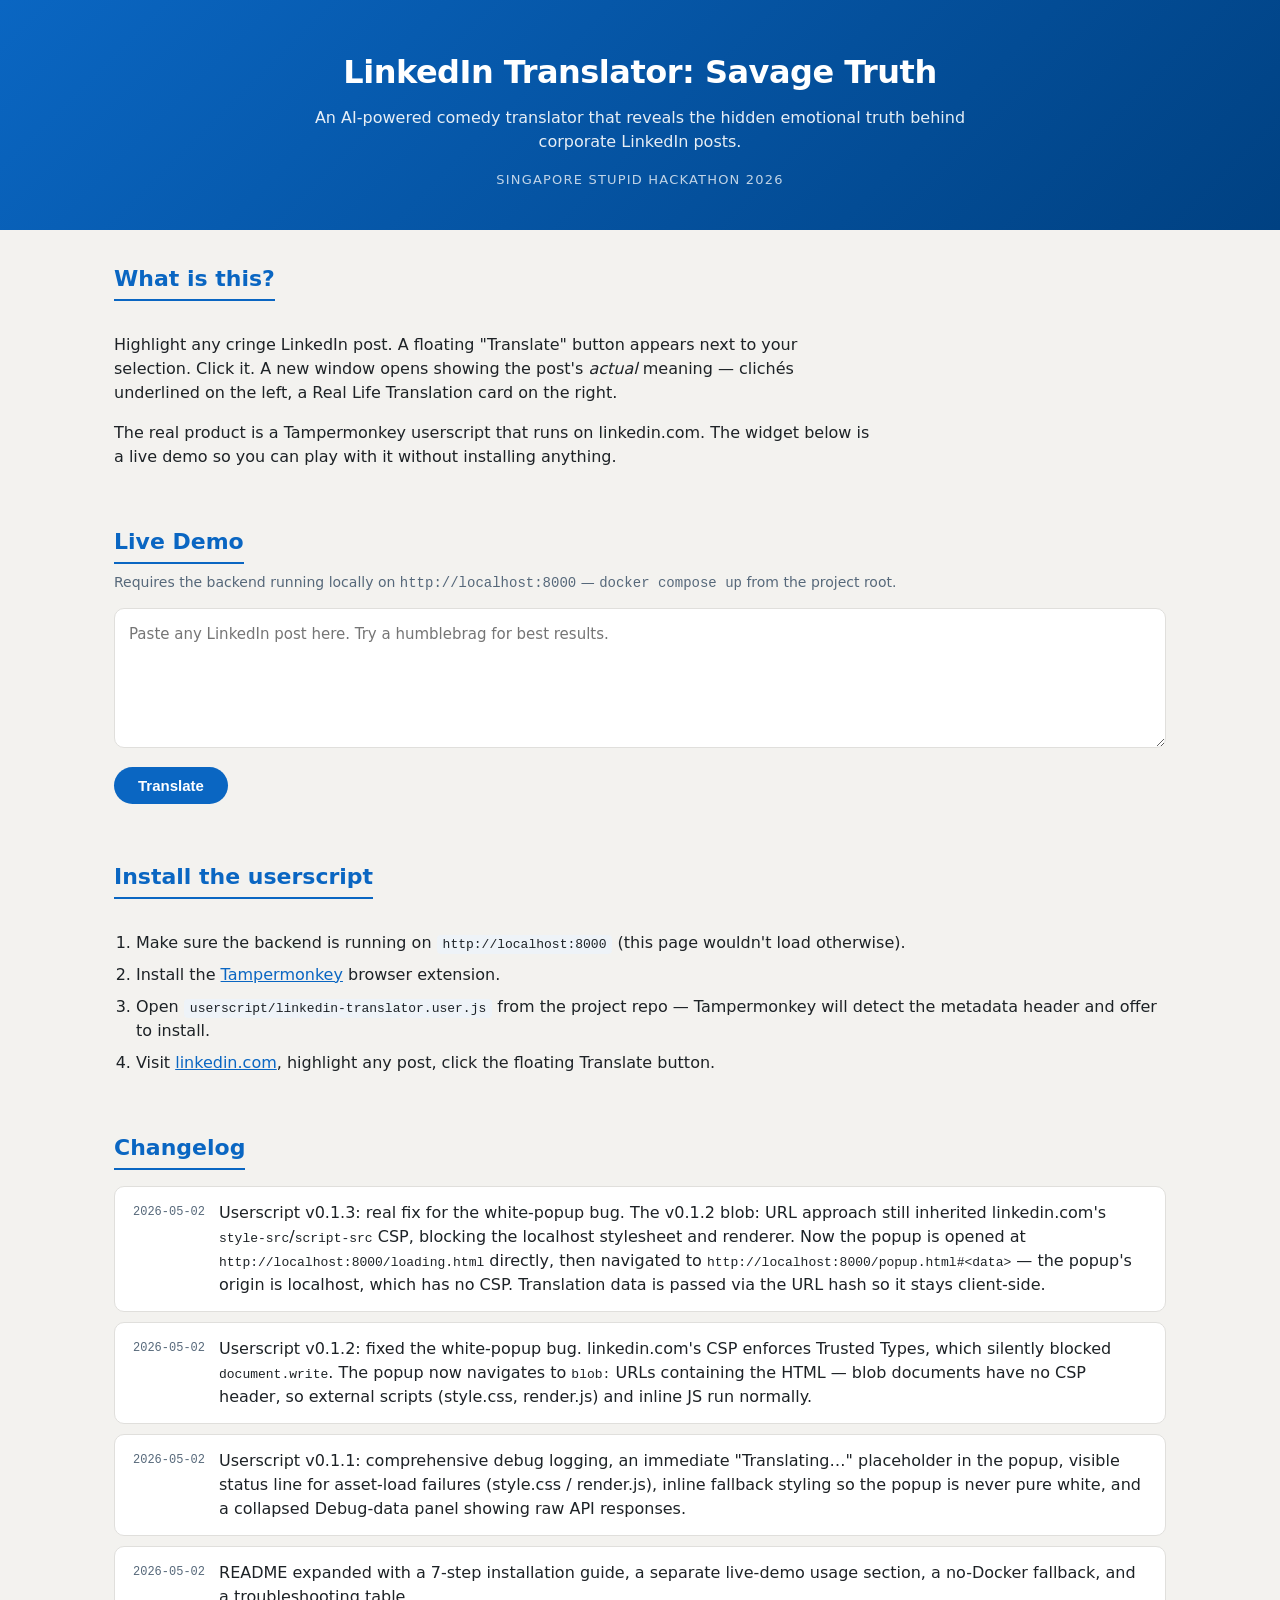
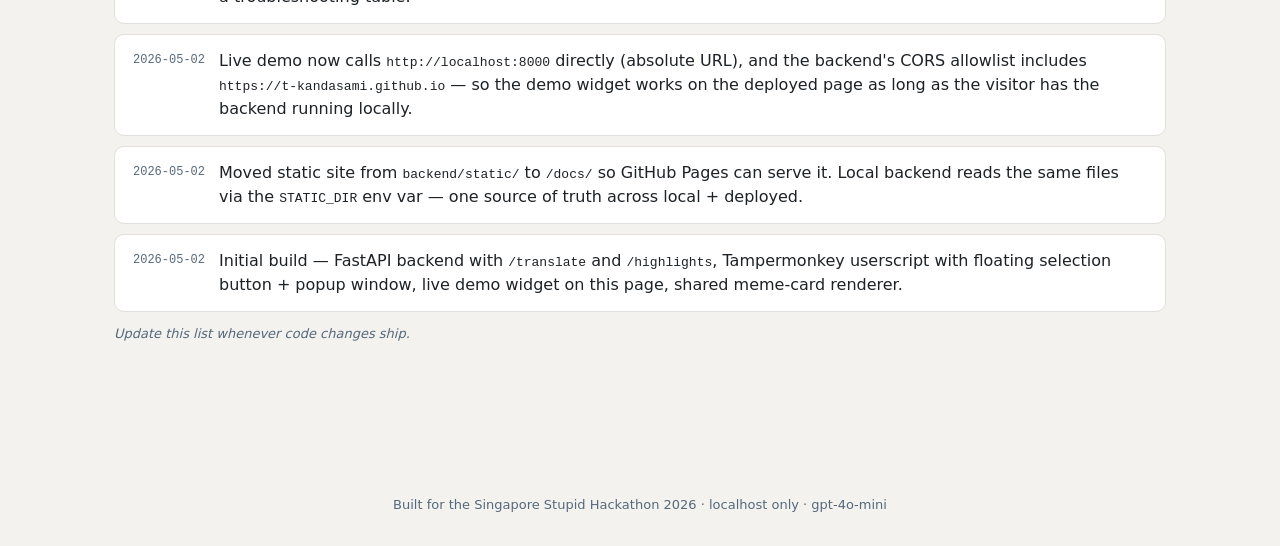
==== docs/index.html @ e346f064 "feat: update userscript to v0.1.3, implement new popup navigation method and add loading and result " ====
<!DOCTYPE html>
<html lang="en">
<head>
  <meta charset="UTF-8">
  <meta name="viewport" content="width=device-width, initial-scale=1.0">
  <title>LinkedIn Translator: Savage Truth</title>
  <link rel="stylesheet" href="style.css">
</head>
<body>
  <header class="site-header">
    <h1>LinkedIn Translator: Savage Truth</h1>
    <p class="tagline">An AI-powered comedy translator that reveals the hidden emotional truth behind corporate LinkedIn posts.</p>
    <p class="subtitle">Singapore Stupid Hackathon 2026</p>
  </header>

  <main>
    <section class="about">
      <h2>What is this?</h2>
      <p>Highlight any cringe LinkedIn post. A floating "Translate" button appears next to your selection. Click it. A new window opens showing the post's <em>actual</em> meaning &mdash; clichés underlined on the left, a Real Life Translation card on the right.</p>
      <p>The real product is a Tampermonkey userscript that runs on linkedin.com. The widget below is a live demo so you can play with it without installing anything.</p>
    </section>

    <section class="demo">
      <h2>Live Demo</h2>
      <p style="color: var(--text-muted); font-size: 14px; margin-top: -8px;">
        Requires the backend running locally on <code>http://localhost:8000</code> &mdash; <code>docker compose up</code> from the project root.
      </p>
      <form class="demo-form" id="demo-form">
        <label for="demo-input" class="sr-only">Paste a LinkedIn post</label>
        <textarea id="demo-input" placeholder="Paste any LinkedIn post here. Try a humblebrag for best results."></textarea>
        <button type="submit" id="demo-submit">Translate</button>
      </form>
      <div id="demo-output"></div>
    </section>

    <section class="install">
      <h2>Install the userscript</h2>
      <ol>
        <li>Make sure the backend is running on <code>http://localhost:8000</code> (this page wouldn't load otherwise).</li>
        <li>Install the <a href="https://www.tampermonkey.net/" target="_blank" rel="noopener">Tampermonkey</a> browser extension.</li>
        <li>Open <code>userscript/linkedin-translator.user.js</code> from the project repo &mdash; Tampermonkey will detect the metadata header and offer to install.</li>
        <li>Visit <a href="https://www.linkedin.com" target="_blank" rel="noopener">linkedin.com</a>, highlight any post, click the floating Translate button.</li>
      </ol>
    </section>

    <section class="changelog">
      <h2>Changelog</h2>
      <ul id="changelog-list">
        <li>
          <span class="date">2026-05-02</span>
          <span class="entry">Userscript v0.1.3: real fix for the white-popup bug. The v0.1.2 blob: URL approach still inherited linkedin.com's <code>style-src</code>/<code>script-src</code> CSP, blocking the localhost stylesheet and renderer. Now the popup is opened at <code>http://localhost:8000/loading.html</code> directly, then navigated to <code>http://localhost:8000/popup.html#&lt;data&gt;</code> &mdash; the popup's origin is localhost, which has no CSP. Translation data is passed via the URL hash so it stays client-side.</span>
        </li>
        <li>
          <span class="date">2026-05-02</span>
          <span class="entry">Userscript v0.1.2: fixed the white-popup bug. linkedin.com's CSP enforces Trusted Types, which silently blocked <code>document.write</code>. The popup now navigates to <code>blob:</code> URLs containing the HTML &mdash; blob documents have no CSP header, so external scripts (style.css, render.js) and inline JS run normally.</span>
        </li>
        <li>
          <span class="date">2026-05-02</span>
          <span class="entry">Userscript v0.1.1: comprehensive debug logging, an immediate "Translating&hellip;" placeholder in the popup, visible status line for asset-load failures (style.css / render.js), inline fallback styling so the popup is never pure white, and a collapsed Debug-data panel showing raw API responses.</span>
        </li>
        <li>
          <span class="date">2026-05-02</span>
          <span class="entry">README expanded with a 7-step installation guide, a separate live-demo usage section, a no-Docker fallback, and a troubleshooting table.</span>
        </li>
        <li>
          <span class="date">2026-05-02</span>
          <span class="entry">Live demo now calls <code>http://localhost:8000</code> directly (absolute URL), and the backend's CORS allowlist includes <code>https://t-kandasami.github.io</code> &mdash; so the demo widget works on the deployed page as long as the visitor has the backend running locally.</span>
        </li>
        <li>
          <span class="date">2026-05-02</span>
          <span class="entry">Moved static site from <code>backend/static/</code> to <code>/docs/</code> so GitHub Pages can serve it. Local backend reads the same files via the <code>STATIC_DIR</code> env var &mdash; one source of truth across local + deployed.</span>
        </li>
        <li>
          <span class="date">2026-05-02</span>
          <span class="entry">Initial build &mdash; FastAPI backend with <code>/translate</code> and <code>/highlights</code>, Tampermonkey userscript with floating selection button + popup window, live demo widget on this page, shared meme-card renderer.</span>
        </li>
      </ul>
      <p style="font-size: 13px; color: var(--text-muted); margin-top: 12px;">
        <em>Update this list whenever code changes ship.</em>
      </p>
    </section>
  </main>

  <footer>
    Built for the Singapore Stupid Hackathon 2026 &middot; localhost only &middot; gpt-4o-mini
  </footer>

  <script src="render.js"></script>
  <script src="demo.js"></script>
</body>
</html>
---- docs/style.css ----
:root {
  --linkedin-blue: #0a66c2;
  --linkedin-blue-dark: #004182;
  --bg: #f3f2ef;
  --card-bg: #ffffff;
  --text: #1d2226;
  --text-muted: #56687a;
  --border: #e0dfdc;
  --accent: #d11149;
  --accent-soft: #ffe8ef;
  --shadow: 0 2px 8px rgba(0, 0, 0, 0.08);
}

* { box-sizing: border-box; }

html, body {
  margin: 0;
  padding: 0;
  font-family: -apple-system, BlinkMacSystemFont, "Segoe UI", system-ui, Roboto, sans-serif;
  background: var(--bg);
  color: var(--text);
  line-height: 1.5;
}

body.popup-body {
  padding: 24px;
}

.sr-only {
  position: absolute; width: 1px; height: 1px;
  padding: 0; margin: -1px; overflow: hidden;
  clip: rect(0,0,0,0); border: 0;
}

a { color: var(--linkedin-blue); }

/* ---------- Site chrome ---------- */
.site-header {
  background: linear-gradient(135deg, var(--linkedin-blue), var(--linkedin-blue-dark));
  color: white;
  padding: 48px 24px 40px;
  text-align: center;
}
.site-header h1 {
  margin: 0;
  font-size: 32px;
  letter-spacing: -0.5px;
}
.site-header .tagline {
  margin: 10px auto 0;
  max-width: 720px;
  opacity: 0.9;
  font-size: 16px;
}
.site-header .subtitle {
  margin: 16px 0 0;
  opacity: 0.75;
  font-size: 13px;
  letter-spacing: 1.2px;
  text-transform: uppercase;
}

main {
  max-width: 1100px;
  margin: 0 auto;
  padding: 32px 24px 64px;
}

section { margin-bottom: 56px; }
section h2 {
  font-size: 22px;
  margin: 0 0 16px;
  color: var(--linkedin-blue);
  border-bottom: 2px solid var(--linkedin-blue);
  display: inline-block;
  padding-bottom: 4px;
}

.about p {
  color: var(--text);
  max-width: 760px;
  font-size: 16px;
}

/* ---------- Live demo ---------- */
.demo-form textarea {
  width: 100%;
  min-height: 140px;
  padding: 14px;
  border: 1px solid var(--border);
  border-radius: 10px;
  font: inherit;
  font-size: 15px;
  resize: vertical;
  background: var(--card-bg);
}
.demo-form textarea:focus {
  outline: none;
  border-color: var(--linkedin-blue);
  box-shadow: 0 0 0 3px rgba(10, 102, 194, 0.15);
}
.demo-form button {
  margin-top: 12px;
  padding: 10px 24px;
  background: var(--linkedin-blue);
  color: white;
  border: none;
  border-radius: 999px;
  font-weight: 600;
  font-size: 15px;
  cursor: pointer;
  transition: background 120ms;
}
.demo-form button:hover:not(:disabled) { background: var(--linkedin-blue-dark); }
.demo-form button:disabled { opacity: 0.6; cursor: progress; }

#demo-output { margin-top: 24px; }
.demo-loading {
  color: var(--text-muted);
  font-style: italic;
  padding: 16px;
  text-align: center;
}
.error {
  padding: 16px 20px;
  background: var(--accent-soft);
  border: 1px solid var(--accent);
  border-radius: 10px;
  color: var(--accent);
  line-height: 1.6;
}

/* ---------- Meme card (shared by site + popup) ---------- */
.meme-card {
  display: grid;
  grid-template-columns: 1fr 1fr;
  gap: 16px;
  background: var(--card-bg);
  border: 1px solid var(--border);
  border-radius: 14px;
  padding: 24px;
  box-shadow: var(--shadow);
}
.meme-col .col-label {
  margin: 0 0 14px;
  font-size: 11px;
  letter-spacing: 1.6px;
  text-transform: uppercase;
  color: var(--text-muted);
  border-bottom: 1px solid var(--border);
  padding-bottom: 8px;
}
.meme-col.right .col-label { color: var(--accent); }
.original-text {
  margin: 0;
  white-space: pre-wrap;
  font-size: 15px;
}

.cliche {
  background: var(--accent-soft);
  border-bottom: 2px dotted var(--accent);
  padding: 0 2px;
  border-radius: 2px;
  cursor: help;
}

.translation-card {
  display: flex;
  flex-direction: column;
  gap: 14px;
}
.card-header {
  display: flex;
  align-items: center;
  justify-content: space-between;
  gap: 12px;
  flex-wrap: wrap;
}
.category-badge {
  display: inline-block;
  padding: 5px 14px;
  background: var(--accent);
  color: white;
  border-radius: 999px;
  font-size: 12px;
  font-weight: 600;
  letter-spacing: 0.4px;
}
.spice-meter {
  display: flex;
  gap: 3px;
  align-items: center;
}
.spice-tick {
  width: 8px;
  height: 16px;
  border-radius: 2px;
  background: var(--border);
}
.spice-tick.on { background: var(--accent); }
.spice-label {
  font-size: 11px;
  color: var(--text-muted);
  margin-left: 4px;
  letter-spacing: 0.5px;
}

.translation-main {
  margin: 0;
  font-size: 19px;
  font-weight: 500;
  line-height: 1.4;
}

.tags { display: flex; flex-wrap: wrap; gap: 6px; }
.tag {
  display: inline-block;
  padding: 3px 10px;
  background: #eef3f8;
  color: var(--linkedin-blue);
  border-radius: 999px;
  font-size: 12px;
  font-weight: 500;
}

.alts { margin-top: 4px; }
.alts h4 {
  margin: 0 0 6px;
  font-size: 11px;
  text-transform: uppercase;
  letter-spacing: 1px;
  color: var(--text-muted);
}
.alt {
  margin: 4px 0;
  font-style: italic;
  color: var(--text-muted);
  font-size: 14px;
  padding-left: 10px;
  border-left: 2px solid var(--border);
}

.card-footer {
  margin-top: 4px;
  padding-top: 14px;
  border-top: 1px solid var(--border);
}
.caption {
  margin: 0 0 4px;
  font-weight: 600;
  font-size: 14px;
}
.disclaimer {
  margin: 0;
  font-size: 11px;
  color: var(--text-muted);
}

/* ---------- Install + Changelog ---------- */
.install ol { padding-left: 22px; }
.install li { margin-bottom: 8px; }
.install code {
  background: #eef3f8;
  padding: 2px 6px;
  border-radius: 4px;
  font-size: 13px;
}

.changelog ul {
  list-style: none;
  padding: 0;
  margin: 0;
}
.changelog li {
  padding: 14px 18px;
  background: var(--card-bg);
  border: 1px solid var(--border);
  border-radius: 10px;
  margin-bottom: 10px;
  display: flex;
  gap: 14px;
  align-items: flex-start;
}
.changelog .date {
  font-family: ui-monospace, "SF Mono", Menlo, monospace;
  font-size: 12px;
  color: var(--text-muted);
  flex-shrink: 0;
  padding-top: 2px;
}
.changelog .entry { flex: 1; }

footer {
  text-align: center;
  padding: 32px 16px;
  color: var(--text-muted);
  font-size: 13px;
}

@media (max-width: 720px) {
  .meme-card { grid-template-columns: 1fr; }
  .site-header h1 { font-size: 26px; }
}
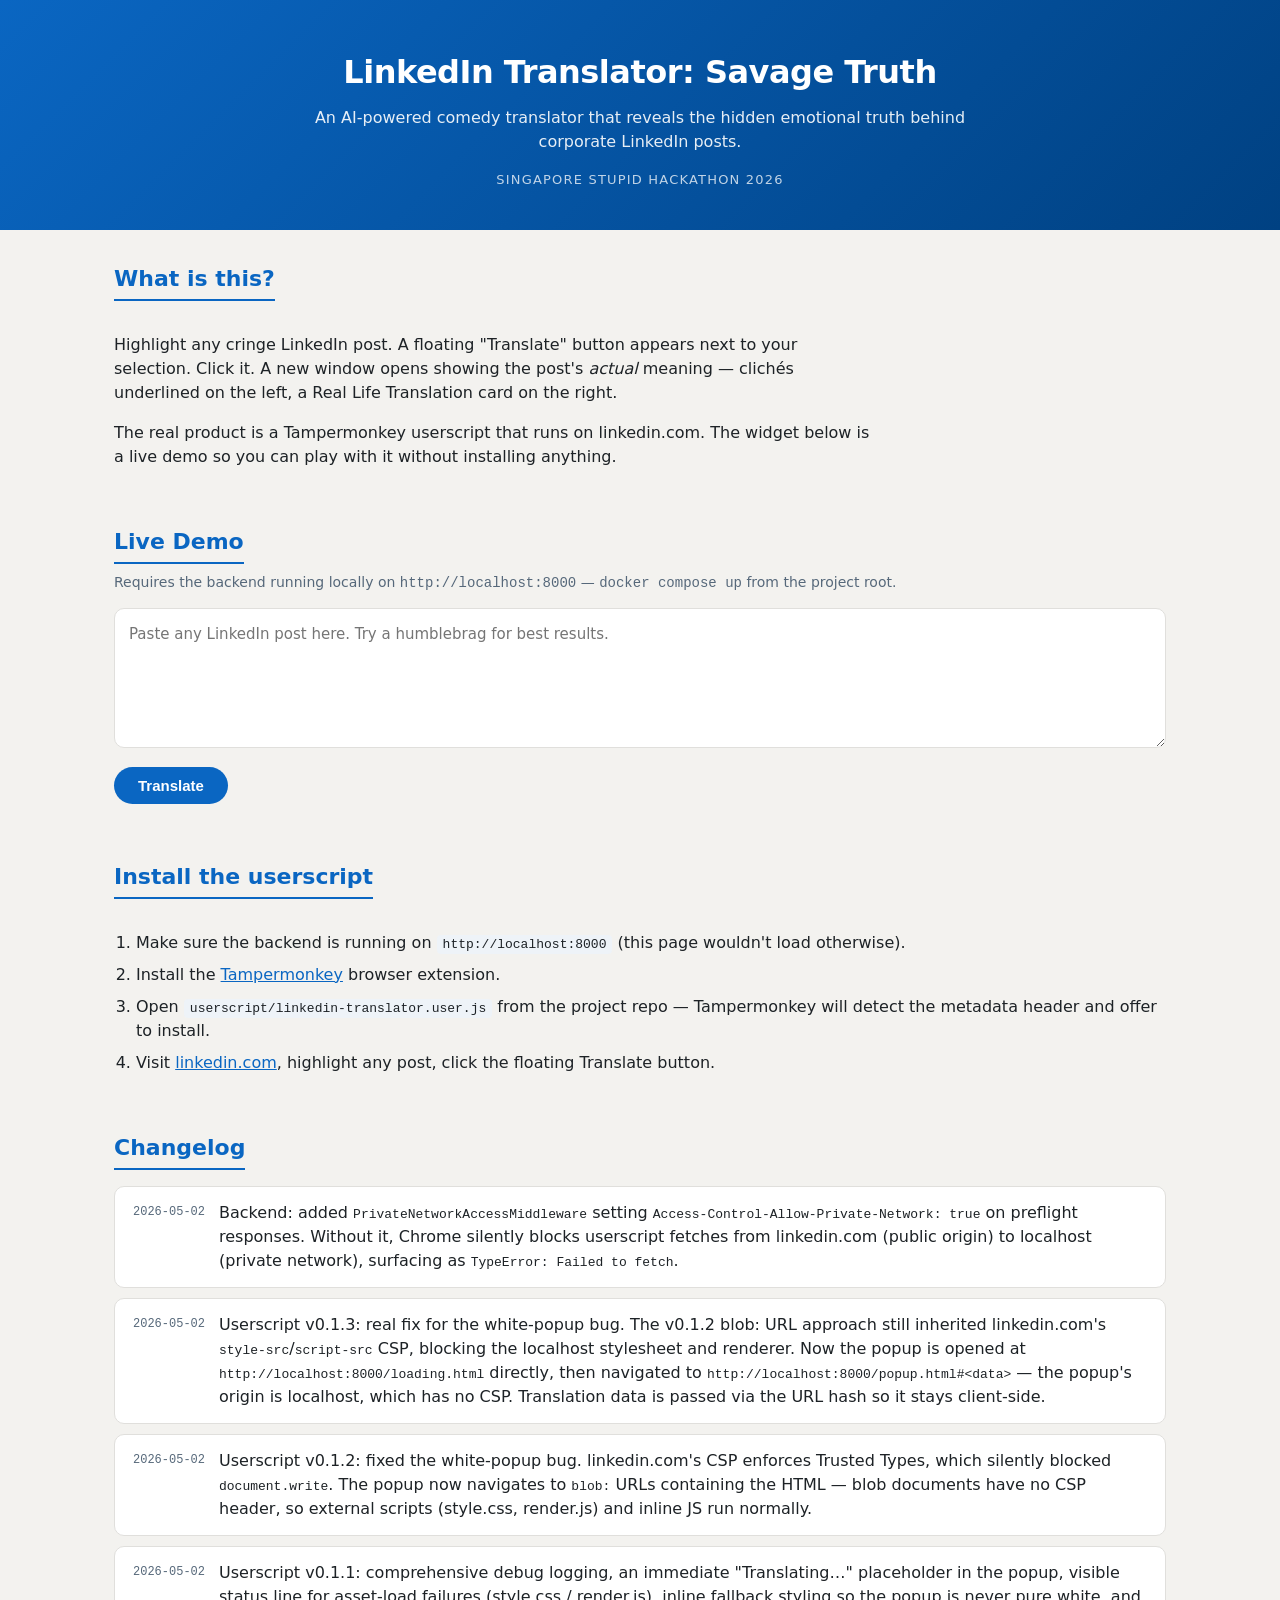
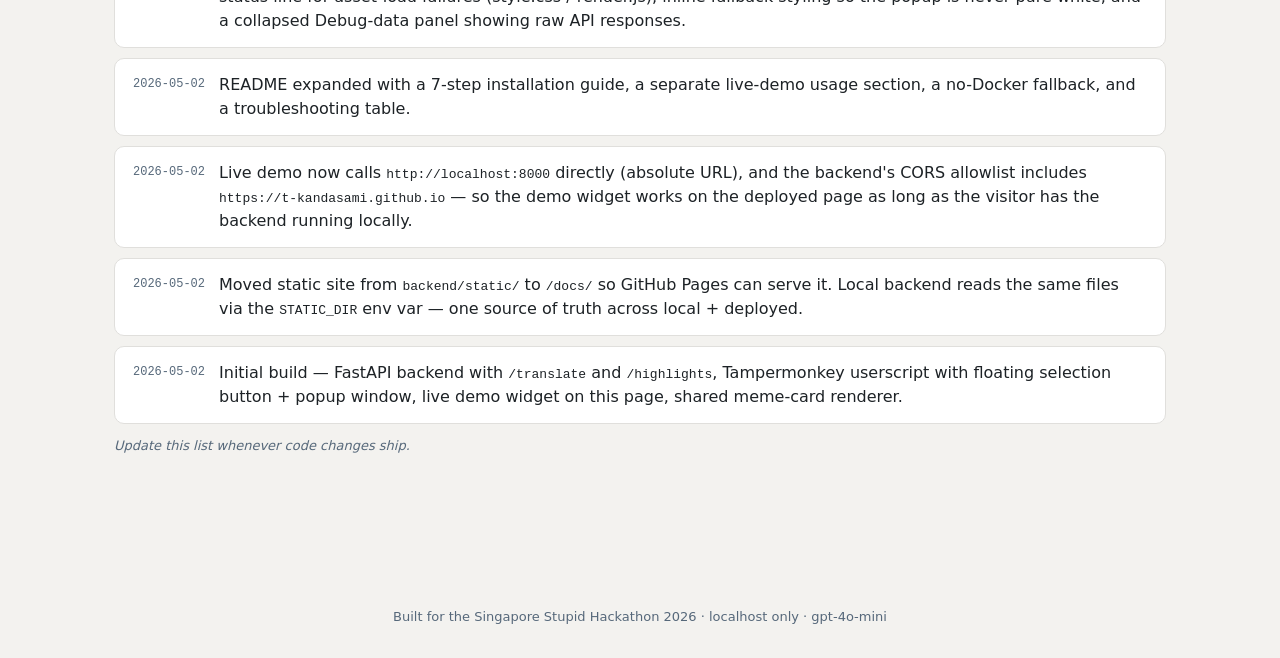
==== commit ce4b7165: "feat: add PrivateNetworkAccessMiddleware to handle CORS for local requests from public origins" ====
--- a/docs/index.html
+++ b/docs/index.html
@@ -48,6 +48,10 @@
       <ul id="changelog-list">
         <li>
           <span class="date">2026-05-02</span>
+          <span class="entry">Backend: added <code>PrivateNetworkAccessMiddleware</code> setting <code>Access-Control-Allow-Private-Network: true</code> on preflight responses. Without it, Chrome silently blocks userscript fetches from linkedin.com (public origin) to localhost (private network), surfacing as <code>TypeError: Failed to fetch</code>.</span>
+        </li>
+        <li>
+          <span class="date">2026-05-02</span>
           <span class="entry">Userscript v0.1.3: real fix for the white-popup bug. The v0.1.2 blob: URL approach still inherited linkedin.com's <code>style-src</code>/<code>script-src</code> CSP, blocking the localhost stylesheet and renderer. Now the popup is opened at <code>http://localhost:8000/loading.html</code> directly, then navigated to <code>http://localhost:8000/popup.html#&lt;data&gt;</code> &mdash; the popup's origin is localhost, which has no CSP. Translation data is passed via the URL hash so it stays client-side.</span>
         </li>
         <li>
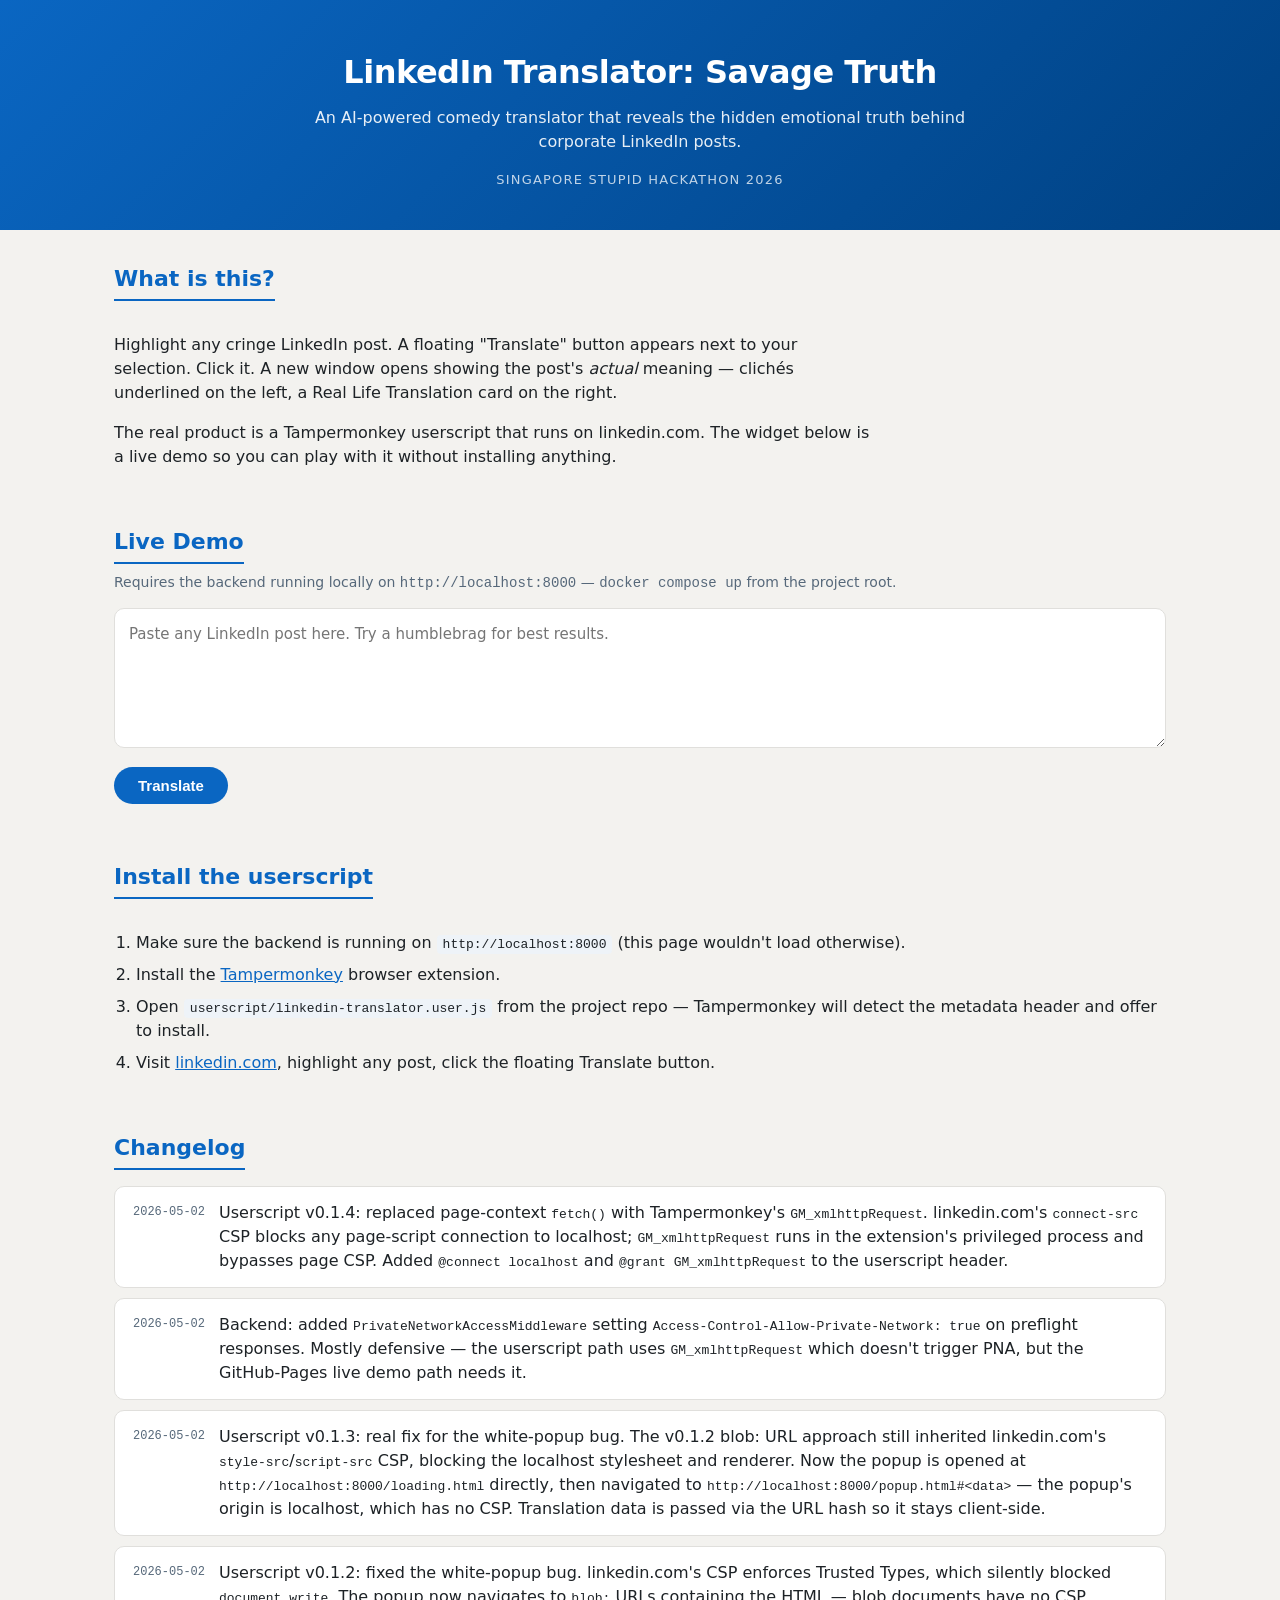
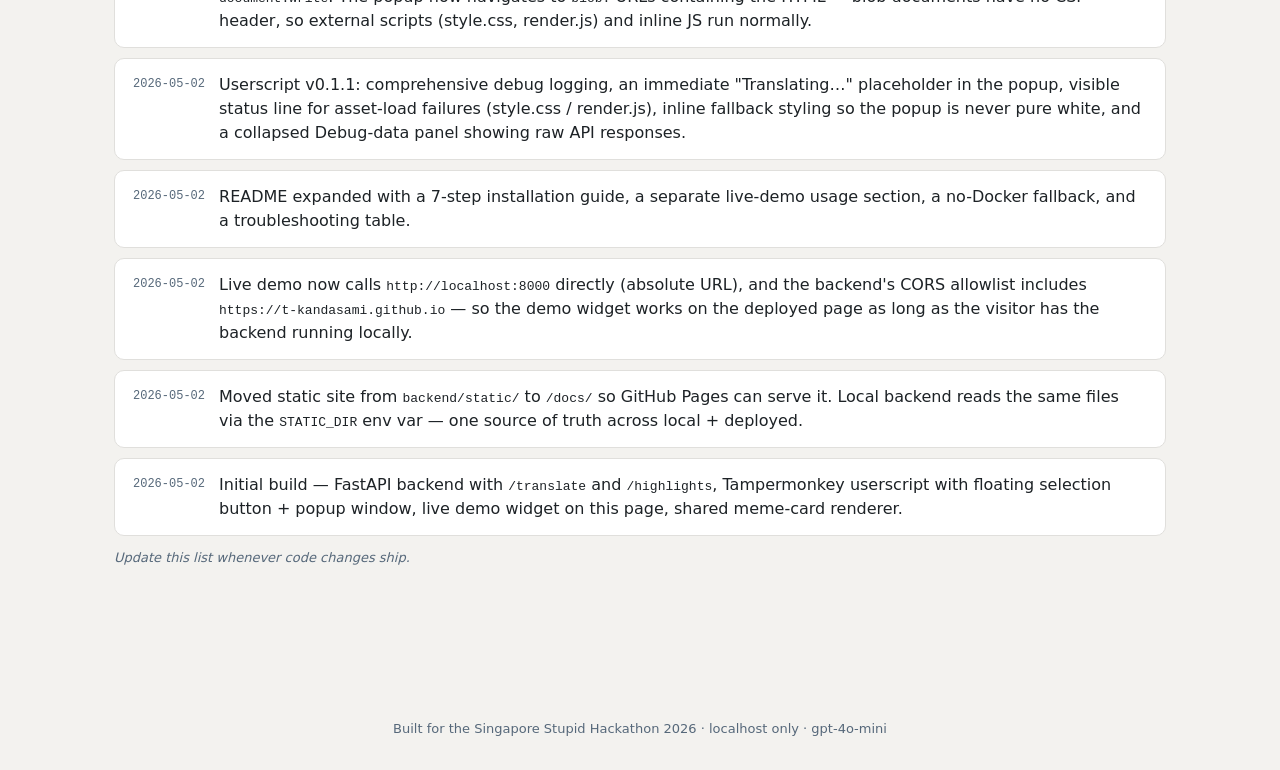
==== commit 950aa2d0: "feat: update userscript to v0.1.4, switch to GM_xmlhttpRequest for CORS handling and improve error h" ====
--- a/docs/index.html
+++ b/docs/index.html
@@ -48,7 +48,11 @@
       <ul id="changelog-list">
         <li>
           <span class="date">2026-05-02</span>
-          <span class="entry">Backend: added <code>PrivateNetworkAccessMiddleware</code> setting <code>Access-Control-Allow-Private-Network: true</code> on preflight responses. Without it, Chrome silently blocks userscript fetches from linkedin.com (public origin) to localhost (private network), surfacing as <code>TypeError: Failed to fetch</code>.</span>
+          <span class="entry">Userscript v0.1.4: replaced page-context <code>fetch()</code> with Tampermonkey's <code>GM_xmlhttpRequest</code>. linkedin.com's <code>connect-src</code> CSP blocks any page-script connection to localhost; <code>GM_xmlhttpRequest</code> runs in the extension's privileged process and bypasses page CSP. Added <code>@connect localhost</code> and <code>@grant GM_xmlhttpRequest</code> to the userscript header.</span>
+        </li>
+        <li>
+          <span class="date">2026-05-02</span>
+          <span class="entry">Backend: added <code>PrivateNetworkAccessMiddleware</code> setting <code>Access-Control-Allow-Private-Network: true</code> on preflight responses. Mostly defensive &mdash; the userscript path uses <code>GM_xmlhttpRequest</code> which doesn't trigger PNA, but the GitHub-Pages live demo path needs it.</span>
         </li>
         <li>
           <span class="date">2026-05-02</span>
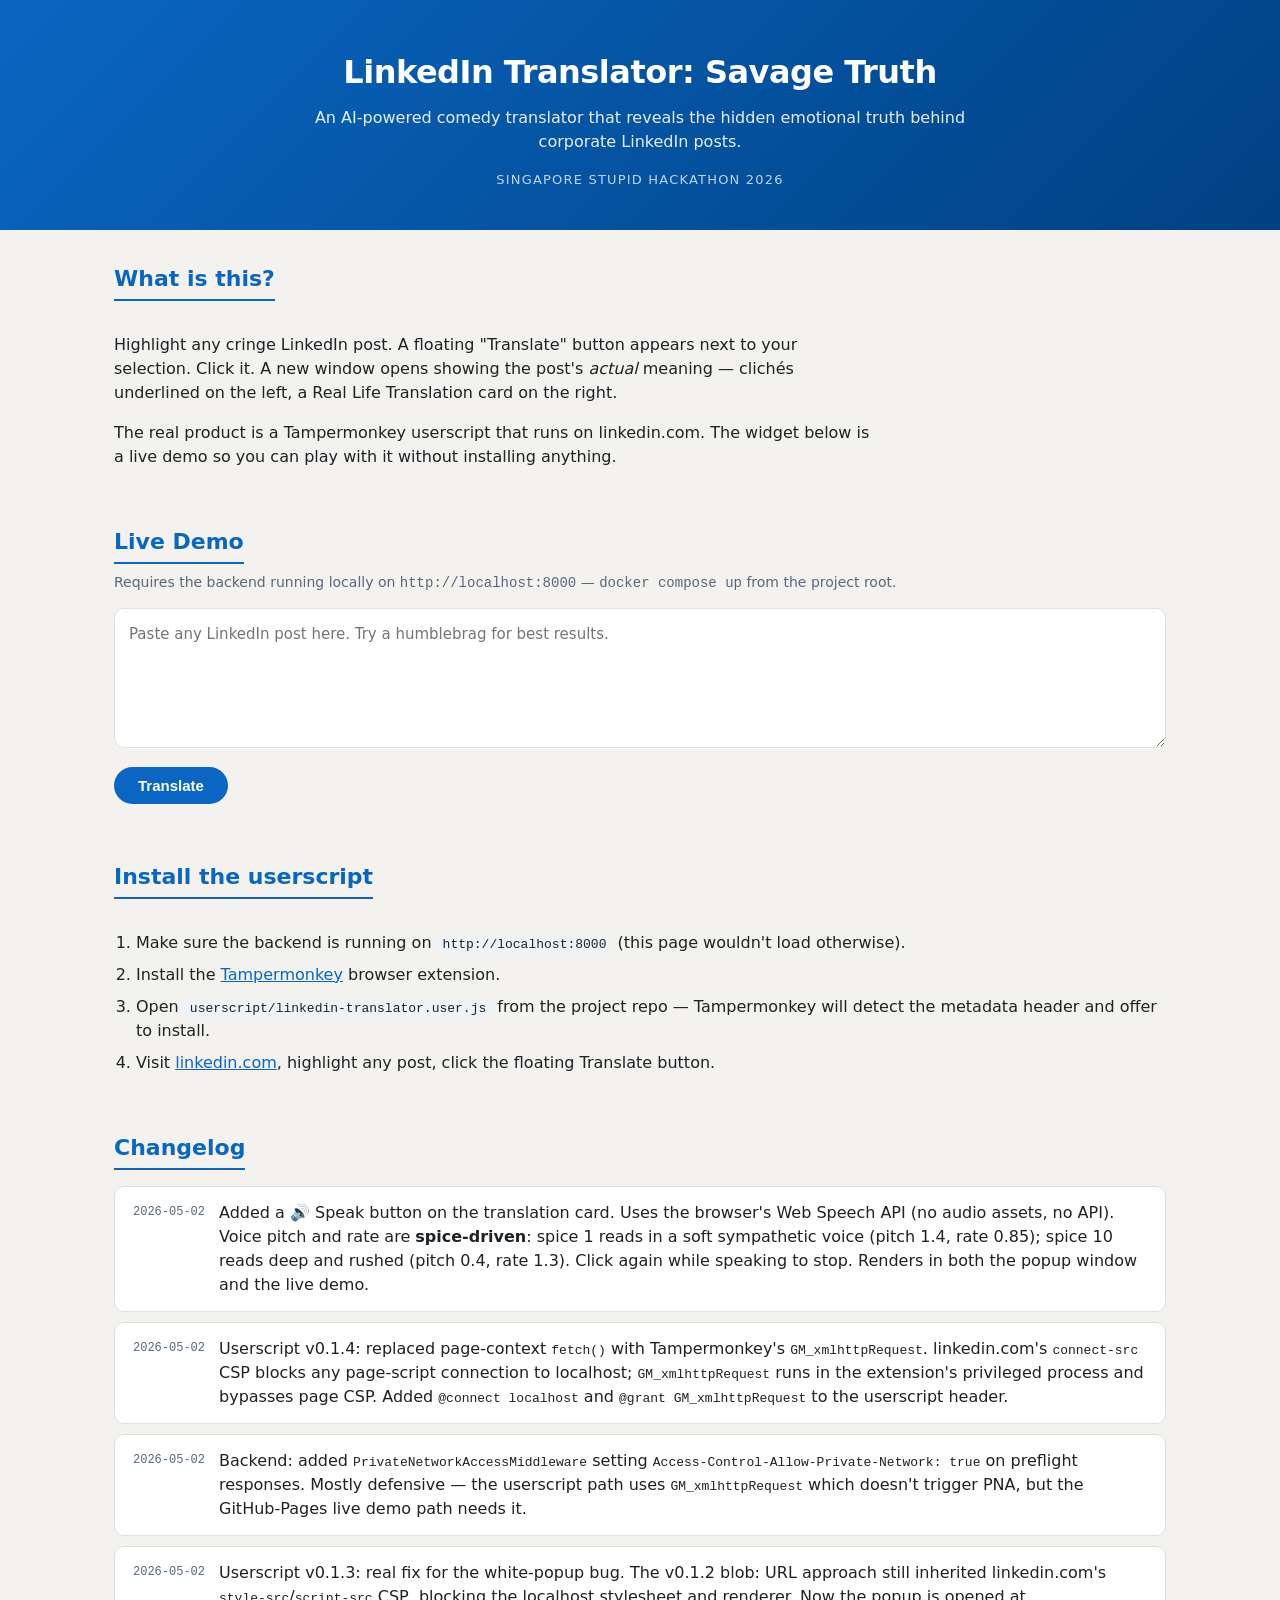
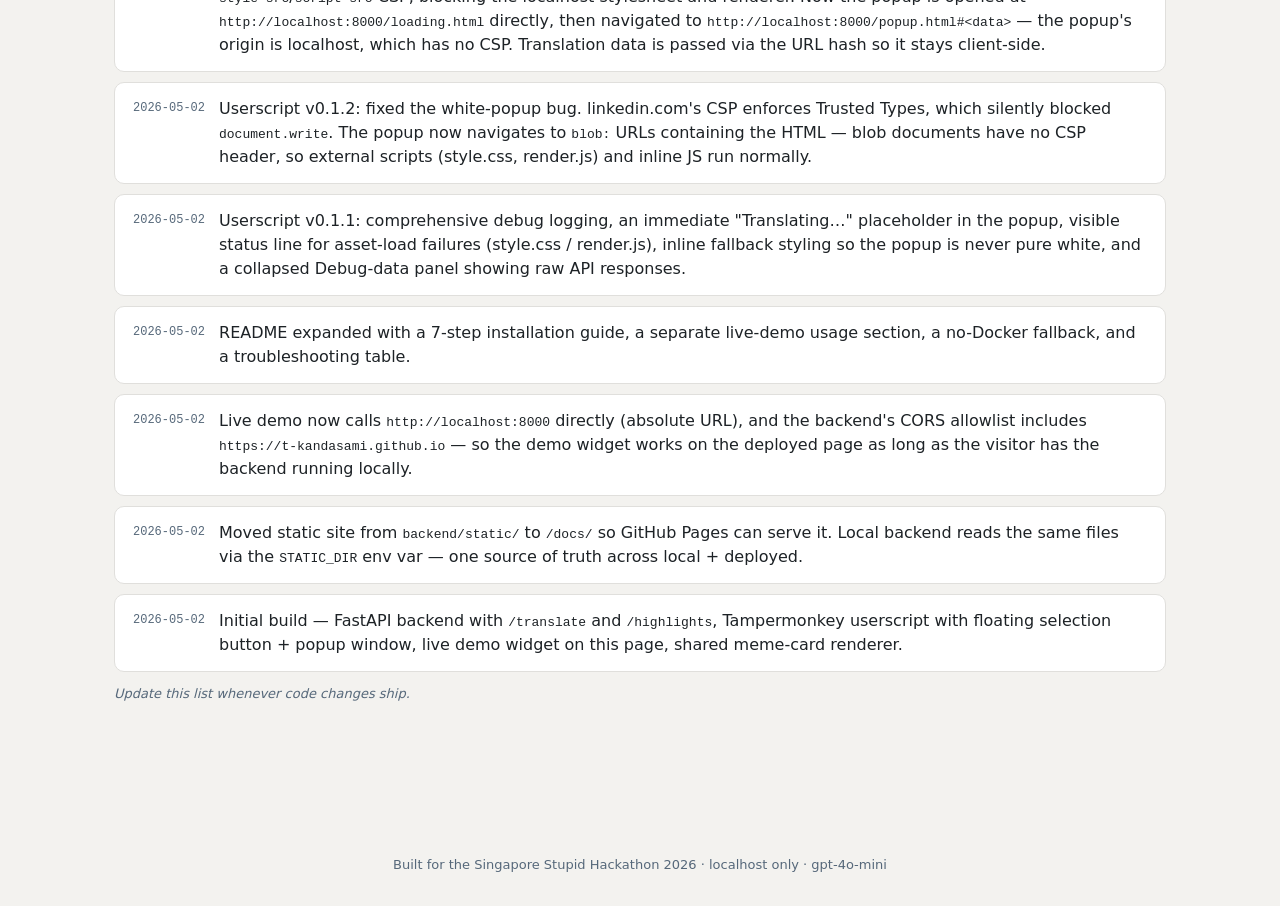
==== commit 47f75e9c: "feat: add Speak button for translation card with voice modulation using Web Speech API" ====
--- a/docs/index.html
+++ b/docs/index.html
@@ -46,6 +46,10 @@
     <section class="changelog">
       <h2>Changelog</h2>
       <ul id="changelog-list">
+        <li>
+          <span class="date">2026-05-02</span>
+          <span class="entry">Added a 🔊 Speak button on the translation card. Uses the browser's Web Speech API (no audio assets, no API). Voice pitch and rate are <strong>spice-driven</strong>: spice 1 reads in a soft sympathetic voice (pitch 1.4, rate 0.85); spice 10 reads deep and rushed (pitch 0.4, rate 1.3). Click again while speaking to stop. Renders in both the popup window and the live demo.</span>
+        </li>
         <li>
           <span class="date">2026-05-02</span>
           <span class="entry">Userscript v0.1.4: replaced page-context <code>fetch()</code> with Tampermonkey's <code>GM_xmlhttpRequest</code>. linkedin.com's <code>connect-src</code> CSP blocks any page-script connection to localhost; <code>GM_xmlhttpRequest</code> runs in the extension's privileged process and bypasses page CSP. Added <code>@connect localhost</code> and <code>@grant GM_xmlhttpRequest</code> to the userscript header.</span>
--- a/docs/style.css
+++ b/docs/style.css
@@ -213,6 +213,32 @@
   line-height: 1.4;
 }
 
+.speak-btn {
+  display: inline-flex;
+  align-items: center;
+  gap: 6px;
+  align-self: flex-start;
+  background: transparent;
+  border: 1px solid var(--border);
+  border-radius: 999px;
+  padding: 5px 12px 5px 10px;
+  margin-top: 4px;
+  font: inherit;
+  font-size: 13px;
+  font-weight: 500;
+  color: var(--linkedin-blue);
+  cursor: pointer;
+  transition: background 120ms, color 120ms, border-color 120ms;
+}
+.speak-btn:hover { background: #eef3f8; }
+.speak-btn:active { background: #d3e3f3; }
+.speak-btn.speaking {
+  background: var(--accent-soft);
+  color: var(--accent);
+  border-color: var(--accent);
+}
+.speak-btn svg { display: block; }
+
 .tags { display: flex; flex-wrap: wrap; gap: 6px; }
 .tag {
   display: inline-block;
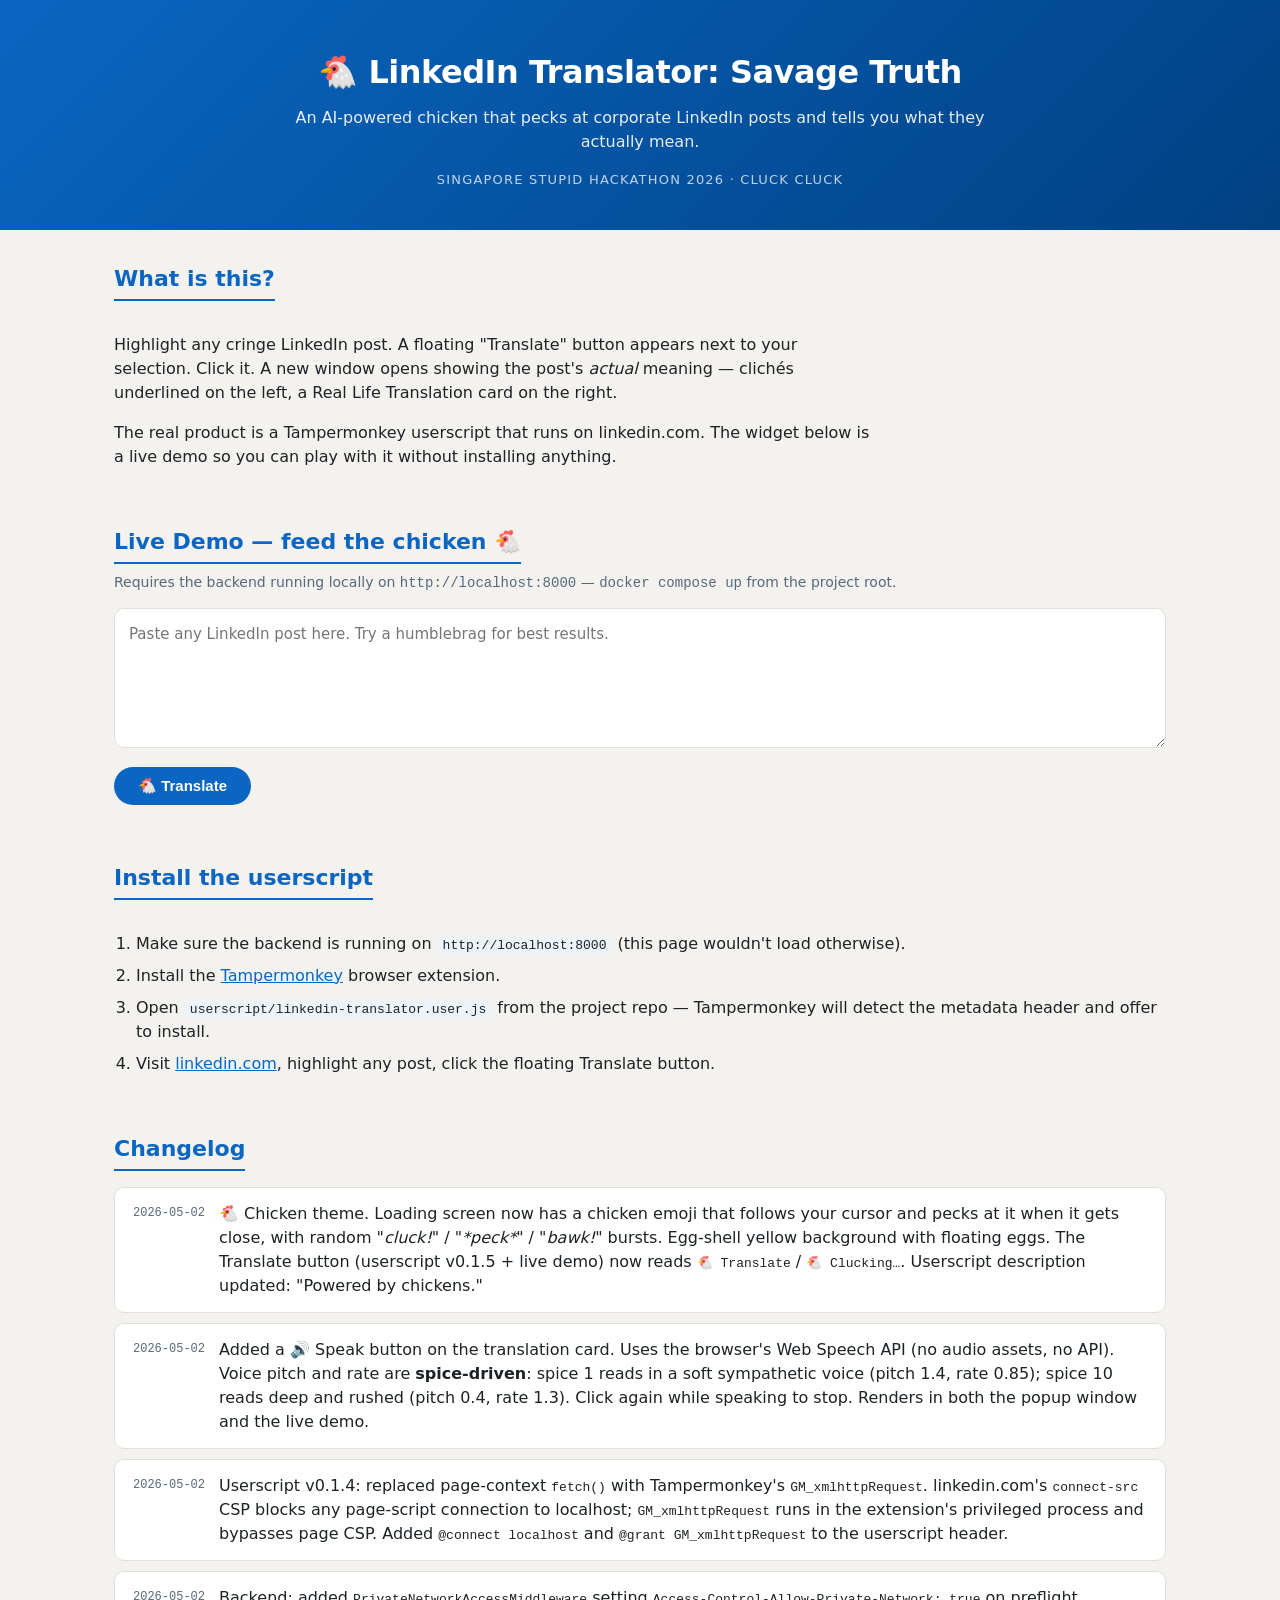
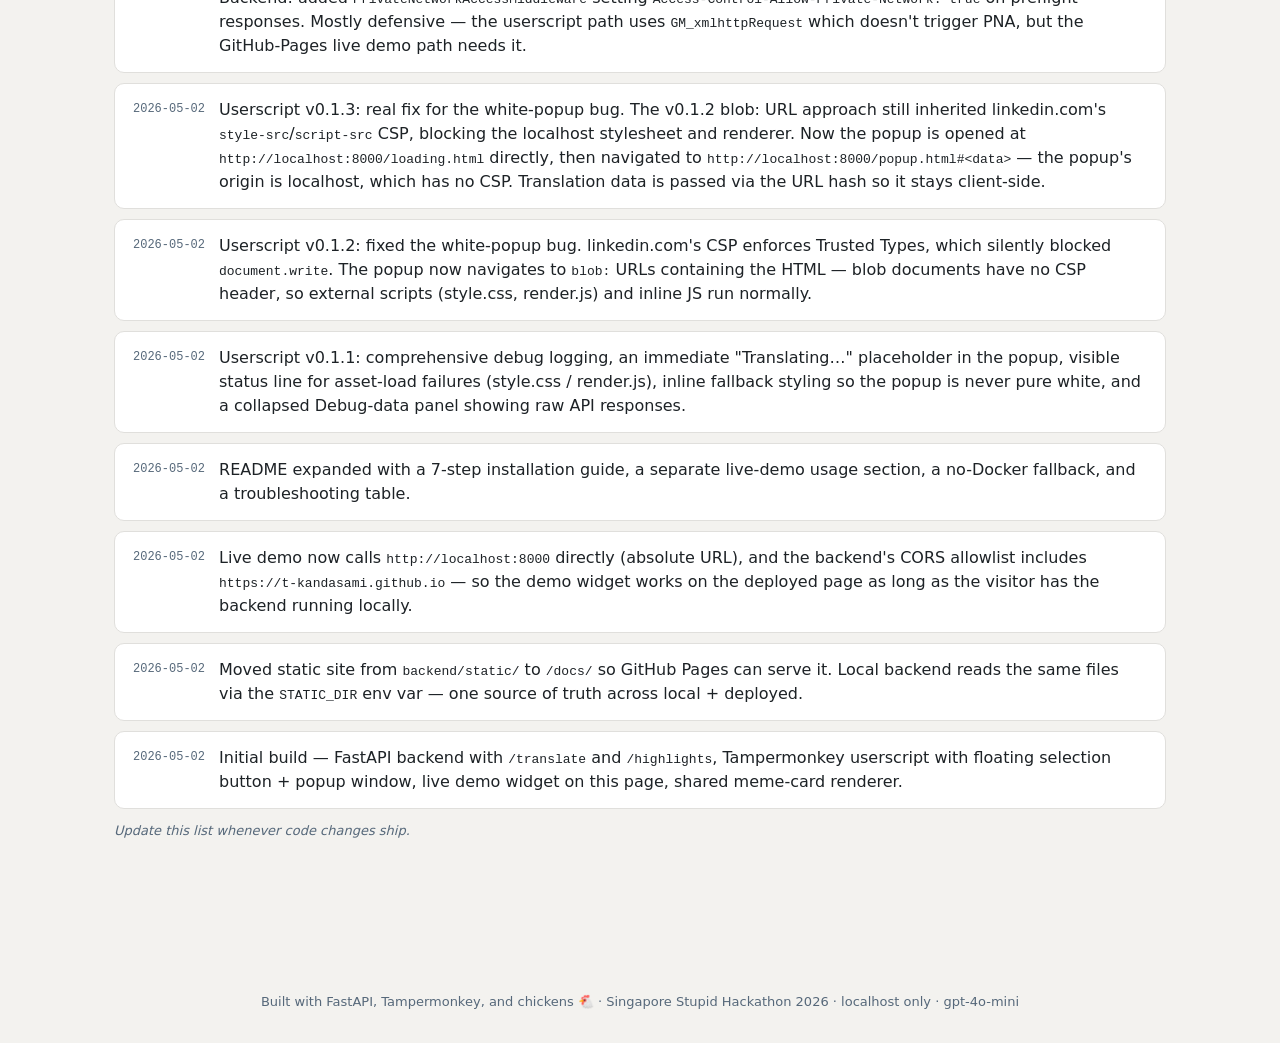
==== commit a44a31ae: "feat: implement chicken theme for LinkedIn Translator with emoji updates and interactive loading scr" ====
--- a/docs/index.html
+++ b/docs/index.html
@@ -8,9 +8,9 @@
 </head>
 <body>
   <header class="site-header">
-    <h1>LinkedIn Translator: Savage Truth</h1>
-    <p class="tagline">An AI-powered comedy translator that reveals the hidden emotional truth behind corporate LinkedIn posts.</p>
-    <p class="subtitle">Singapore Stupid Hackathon 2026</p>
+    <h1>🐔 LinkedIn Translator: Savage Truth</h1>
+    <p class="tagline">An AI-powered chicken that pecks at corporate LinkedIn posts and tells you what they actually mean.</p>
+    <p class="subtitle">Singapore Stupid Hackathon 2026 &middot; cluck cluck</p>
   </header>
 
   <main>
@@ -21,14 +21,14 @@
     </section>
 
     <section class="demo">
-      <h2>Live Demo</h2>
+      <h2>Live Demo &mdash; feed the chicken 🐔</h2>
       <p style="color: var(--text-muted); font-size: 14px; margin-top: -8px;">
         Requires the backend running locally on <code>http://localhost:8000</code> &mdash; <code>docker compose up</code> from the project root.
       </p>
       <form class="demo-form" id="demo-form">
         <label for="demo-input" class="sr-only">Paste a LinkedIn post</label>
         <textarea id="demo-input" placeholder="Paste any LinkedIn post here. Try a humblebrag for best results."></textarea>
-        <button type="submit" id="demo-submit">Translate</button>
+        <button type="submit" id="demo-submit">🐔 Translate</button>
       </form>
       <div id="demo-output"></div>
     </section>
@@ -46,6 +46,10 @@
     <section class="changelog">
       <h2>Changelog</h2>
       <ul id="changelog-list">
+        <li>
+          <span class="date">2026-05-02</span>
+          <span class="entry">🐔 Chicken theme. Loading screen now has a chicken emoji that follows your cursor and pecks at it when it gets close, with random "<em>cluck!</em>" / "<em>*peck*</em>" / "<em>bawk!</em>" bursts. Egg-shell yellow background with floating eggs. The Translate button (userscript v0.1.5 + live demo) now reads <code>🐔 Translate</code> / <code>🐔 Clucking…</code>. Userscript description updated: "Powered by chickens."</span>
+        </li>
         <li>
           <span class="date">2026-05-02</span>
           <span class="entry">Added a 🔊 Speak button on the translation card. Uses the browser's Web Speech API (no audio assets, no API). Voice pitch and rate are <strong>spice-driven</strong>: spice 1 reads in a soft sympathetic voice (pitch 1.4, rate 0.85); spice 10 reads deep and rushed (pitch 0.4, rate 1.3). Click again while speaking to stop. Renders in both the popup window and the live demo.</span>
@@ -94,7 +98,7 @@
   </main>
 
   <footer>
-    Built for the Singapore Stupid Hackathon 2026 &middot; localhost only &middot; gpt-4o-mini
+    Built with FastAPI, Tampermonkey, and chickens 🐔 &middot; Singapore Stupid Hackathon 2026 &middot; localhost only &middot; gpt-4o-mini
   </footer>
 
   <script src="render.js"></script>
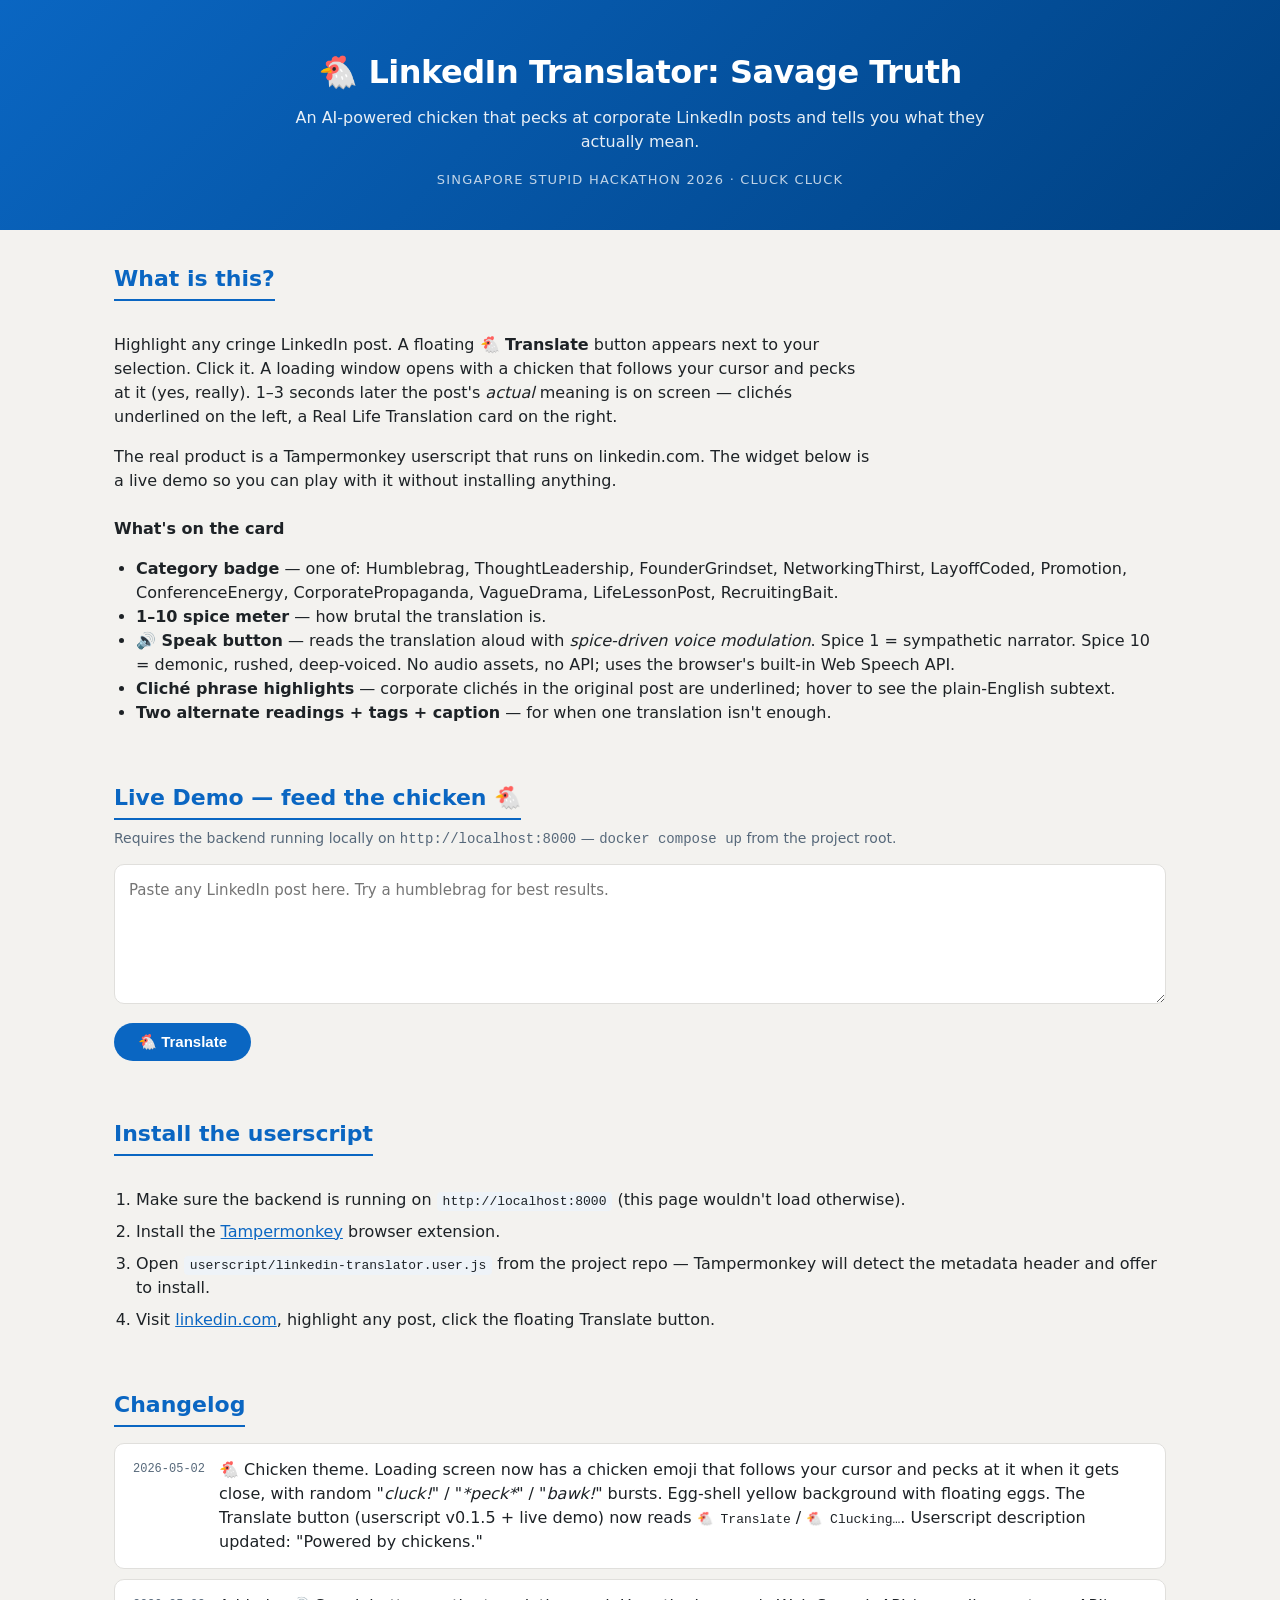
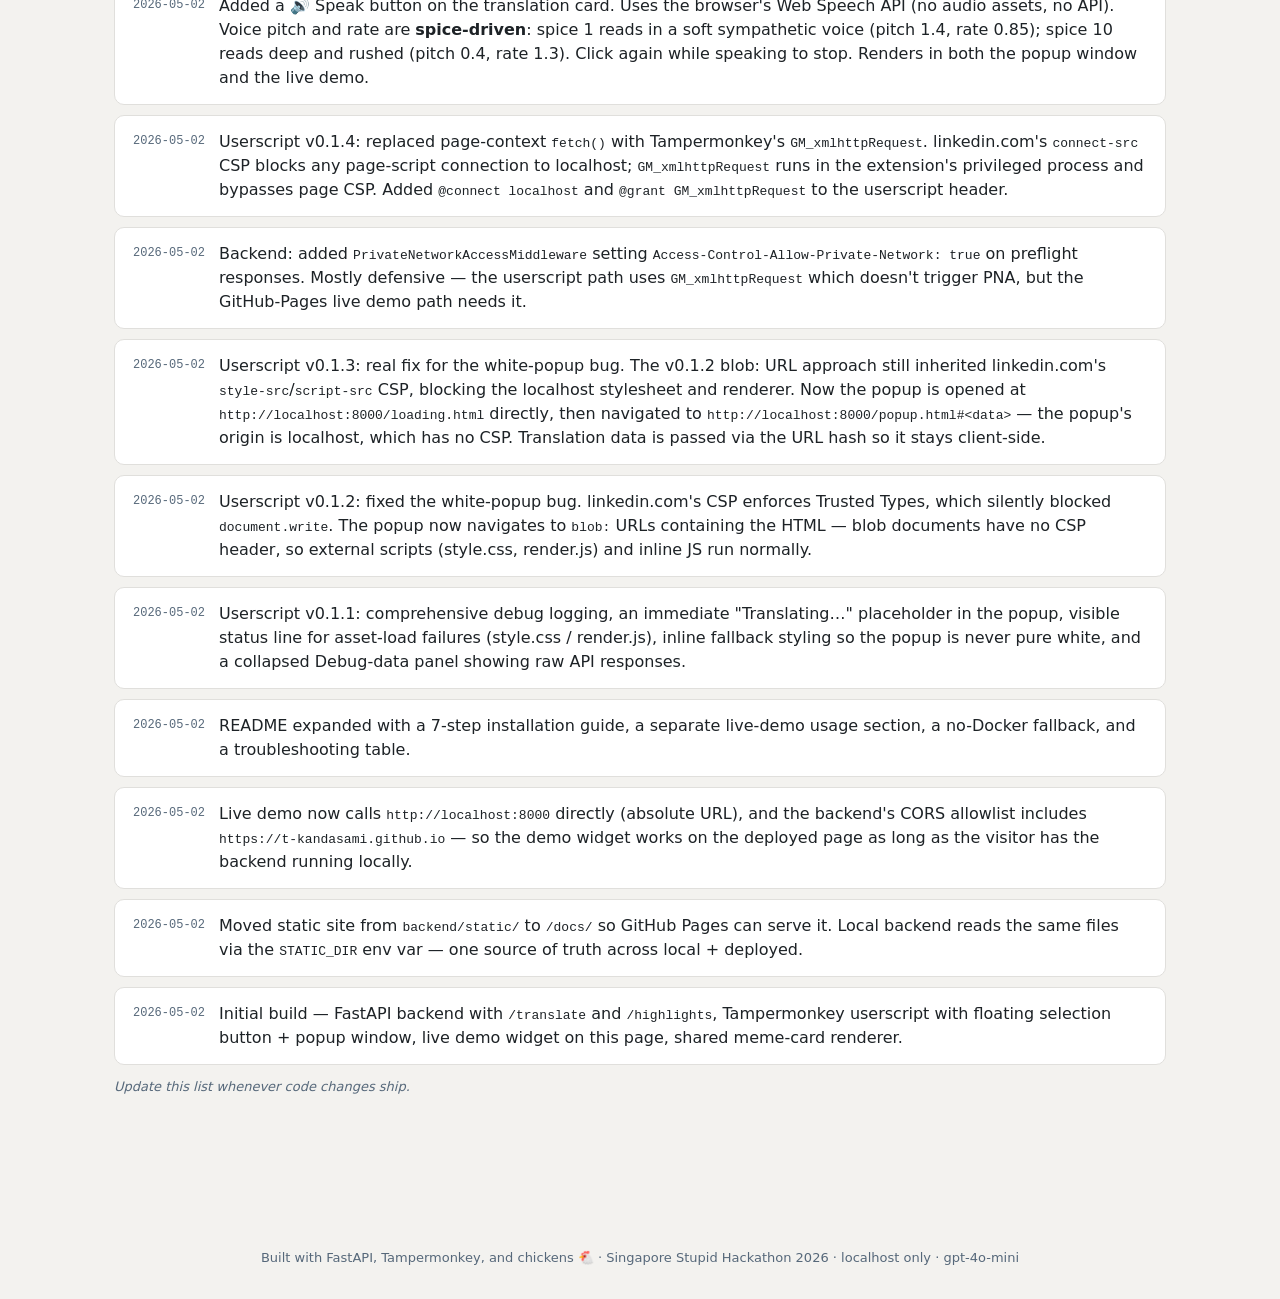
==== commit 407153f8: "feat: enhance README and index.html with chicken theme details and Speak button functionality" ====
--- a/docs/index.html
+++ b/docs/index.html
@@ -16,8 +16,16 @@
   <main>
     <section class="about">
       <h2>What is this?</h2>
-      <p>Highlight any cringe LinkedIn post. A floating "Translate" button appears next to your selection. Click it. A new window opens showing the post's <em>actual</em> meaning &mdash; clichés underlined on the left, a Real Life Translation card on the right.</p>
+      <p>Highlight any cringe LinkedIn post. A floating <strong>🐔 Translate</strong> button appears next to your selection. Click it. A loading window opens with a chicken that follows your cursor and pecks at it (yes, really). 1&ndash;3 seconds later the post's <em>actual</em> meaning is on screen &mdash; clichés underlined on the left, a Real Life Translation card on the right.</p>
       <p>The real product is a Tampermonkey userscript that runs on linkedin.com. The widget below is a live demo so you can play with it without installing anything.</p>
+      <h3 style="margin-top: 24px; font-size: 16px; color: var(--text);">What's on the card</h3>
+      <ul style="color: var(--text); margin: 8px 0 0; padding-left: 22px;">
+        <li><strong>Category badge</strong> &mdash; one of: Humblebrag, ThoughtLeadership, FounderGrindset, NetworkingThirst, LayoffCoded, Promotion, ConferenceEnergy, CorporatePropaganda, VagueDrama, LifeLessonPost, RecruitingBait.</li>
+        <li><strong>1&ndash;10 spice meter</strong> &mdash; how brutal the translation is.</li>
+        <li><strong>🔊 Speak button</strong> &mdash; reads the translation aloud with <em>spice-driven voice modulation</em>. Spice 1 = sympathetic narrator. Spice 10 = demonic, rushed, deep-voiced. No audio assets, no API; uses the browser's built-in Web Speech API.</li>
+        <li><strong>Cliché phrase highlights</strong> &mdash; corporate clichés in the original post are underlined; hover to see the plain-English subtext.</li>
+        <li><strong>Two alternate readings + tags + caption</strong> &mdash; for when one translation isn't enough.</li>
+      </ul>
     </section>
 
     <section class="demo">
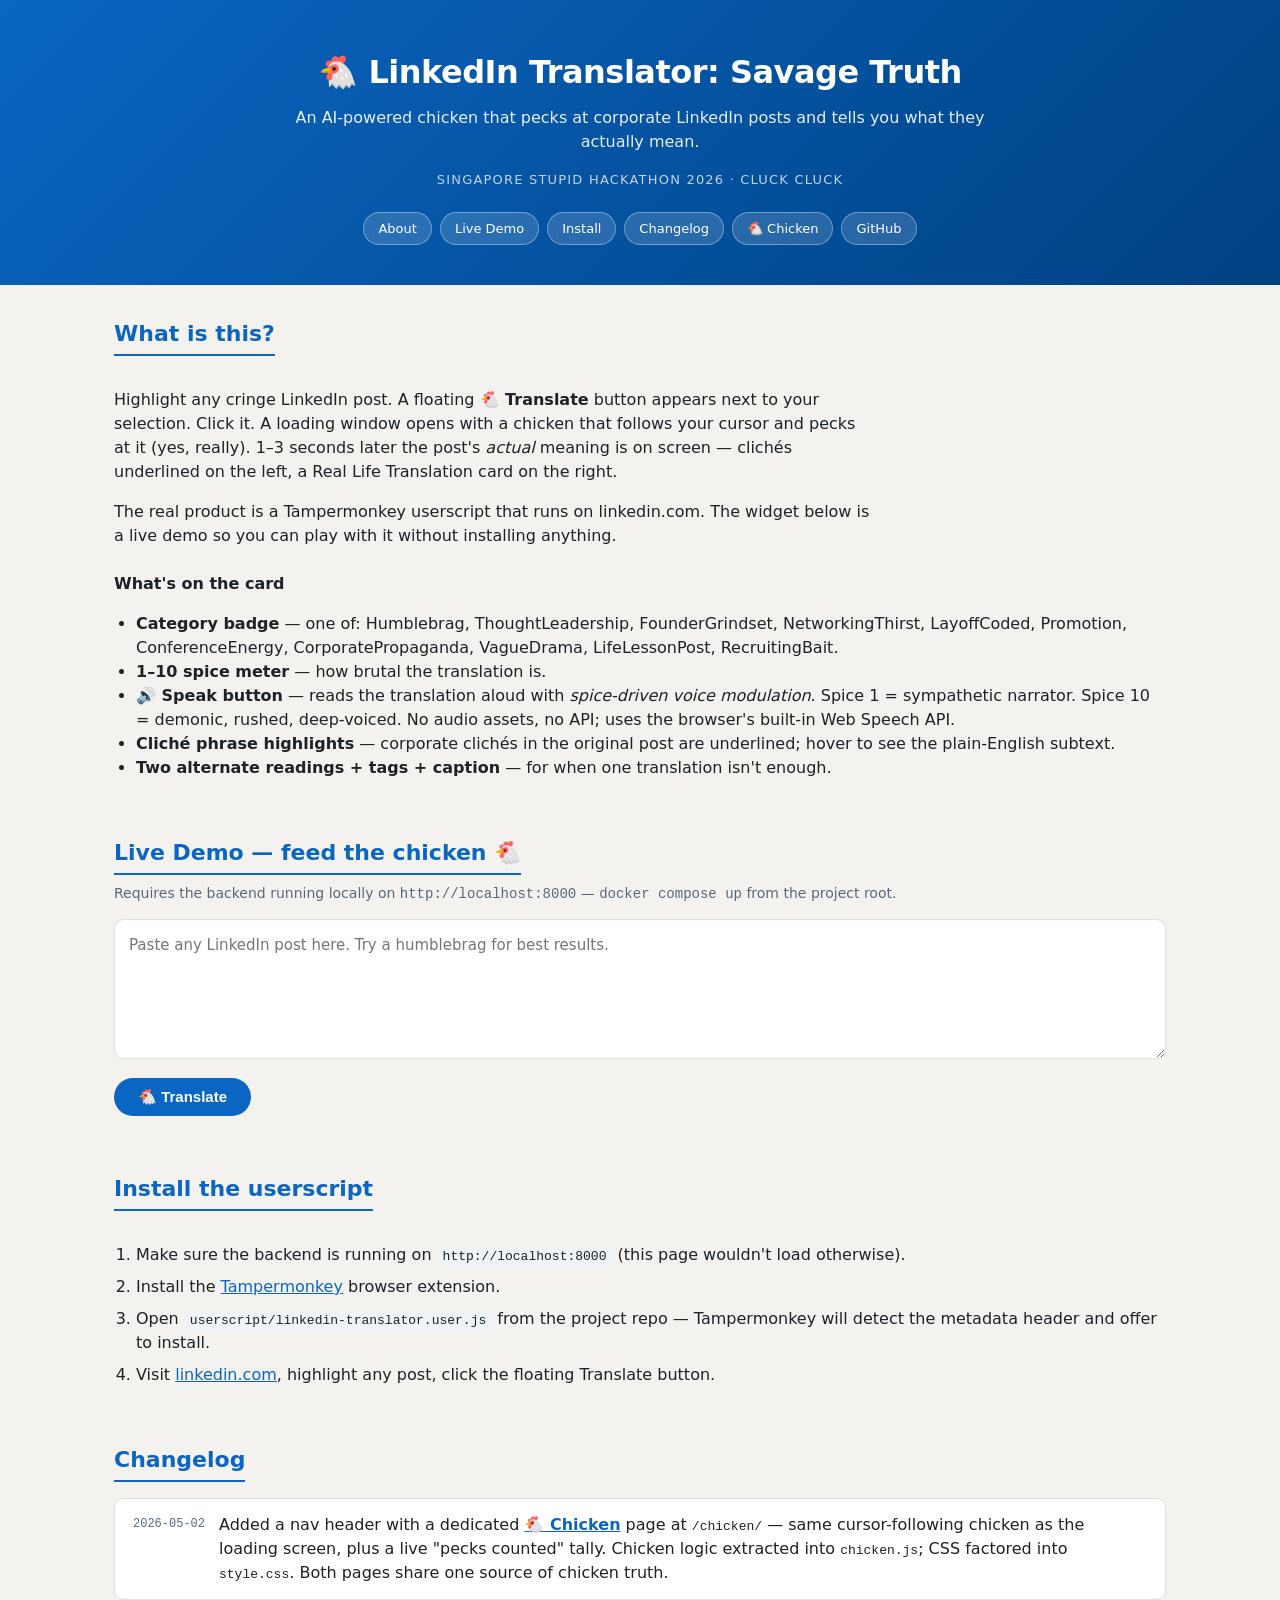
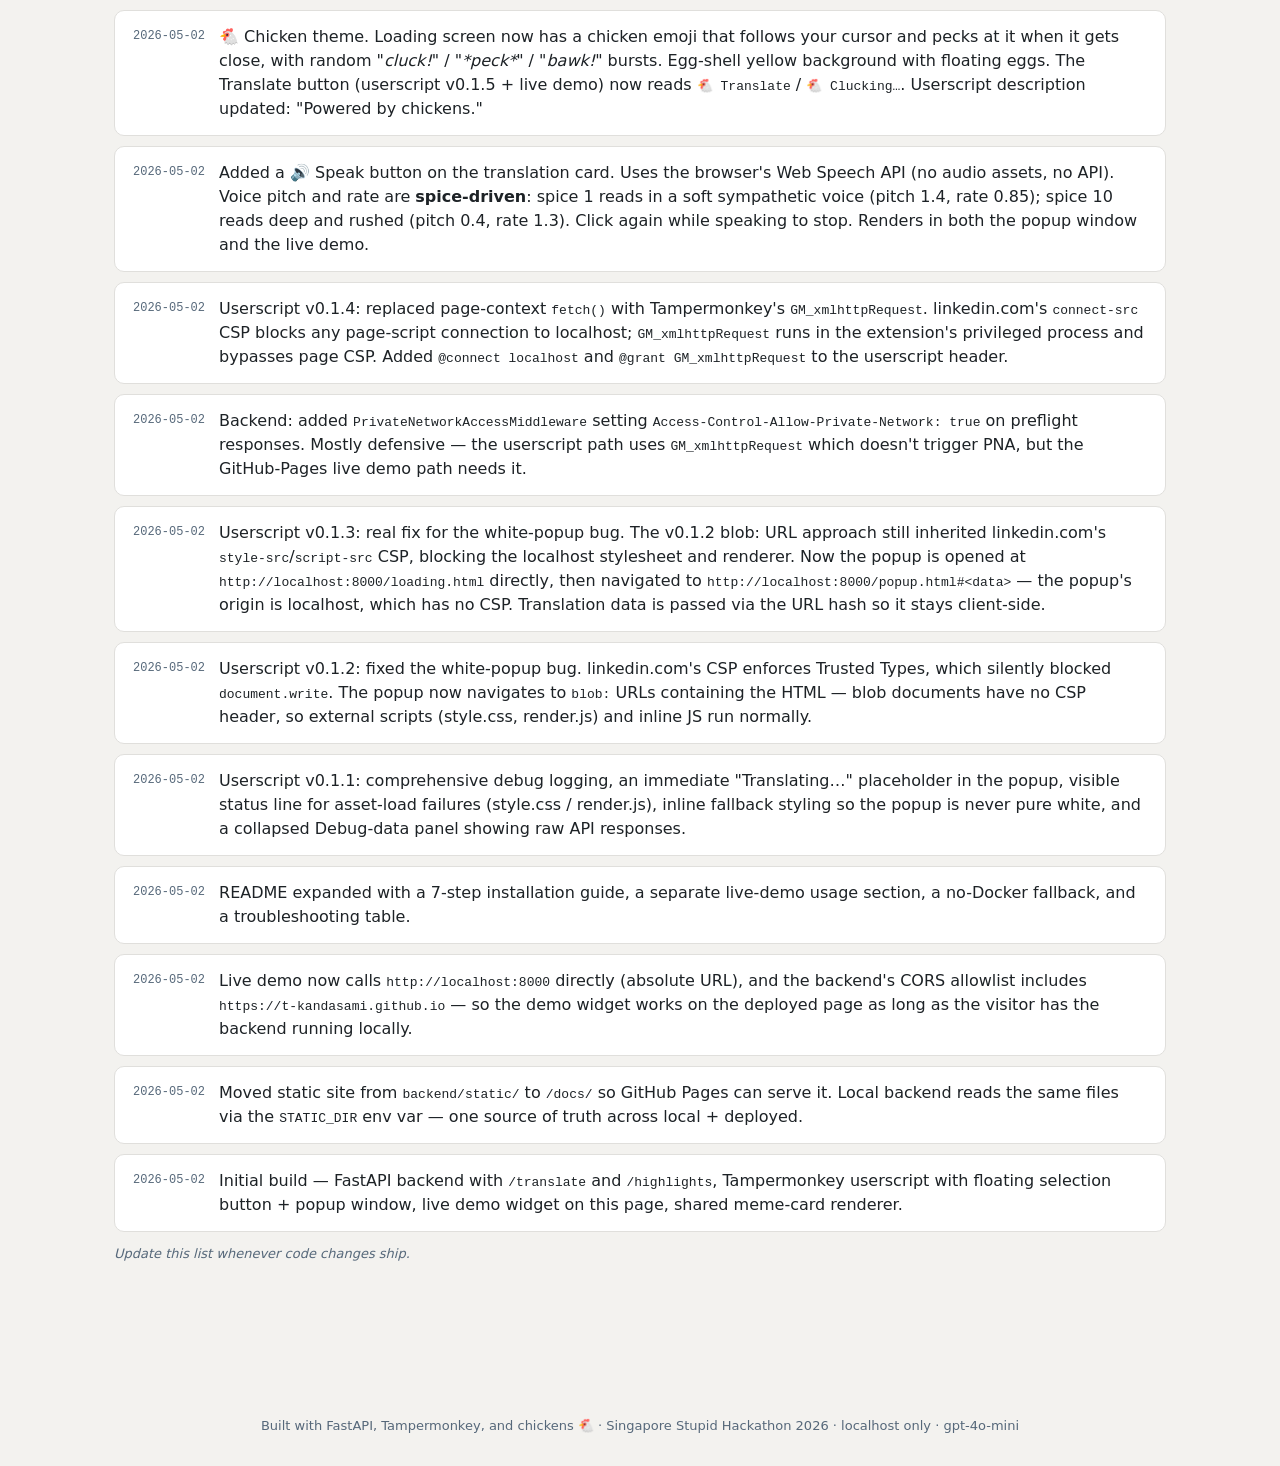
==== commit 629d026b: "feat: add chicken page with interactive cursor follower and pecking animation" ====
--- a/docs/index.html
+++ b/docs/index.html
@@ -11,10 +11,18 @@
     <h1>🐔 LinkedIn Translator: Savage Truth</h1>
     <p class="tagline">An AI-powered chicken that pecks at corporate LinkedIn posts and tells you what they actually mean.</p>
     <p class="subtitle">Singapore Stupid Hackathon 2026 &middot; cluck cluck</p>
+    <nav class="site-nav">
+      <a href="#about">About</a>
+      <a href="#demo">Live Demo</a>
+      <a href="#install">Install</a>
+      <a href="#changelog">Changelog</a>
+      <a href="chicken/">🐔 Chicken</a>
+      <a href="https://github.com/t-kandasami/makeLinkedinReadableAgain" target="_blank" rel="noopener">GitHub</a>
+    </nav>
   </header>
 
   <main>
-    <section class="about">
+    <section class="about" id="about">
       <h2>What is this?</h2>
       <p>Highlight any cringe LinkedIn post. A floating <strong>🐔 Translate</strong> button appears next to your selection. Click it. A loading window opens with a chicken that follows your cursor and pecks at it (yes, really). 1&ndash;3 seconds later the post's <em>actual</em> meaning is on screen &mdash; clichés underlined on the left, a Real Life Translation card on the right.</p>
       <p>The real product is a Tampermonkey userscript that runs on linkedin.com. The widget below is a live demo so you can play with it without installing anything.</p>
@@ -28,7 +36,7 @@
       </ul>
     </section>
 
-    <section class="demo">
+    <section class="demo" id="demo">
       <h2>Live Demo &mdash; feed the chicken 🐔</h2>
       <p style="color: var(--text-muted); font-size: 14px; margin-top: -8px;">
         Requires the backend running locally on <code>http://localhost:8000</code> &mdash; <code>docker compose up</code> from the project root.
@@ -41,7 +49,7 @@
       <div id="demo-output"></div>
     </section>
 
-    <section class="install">
+    <section class="install" id="install">
       <h2>Install the userscript</h2>
       <ol>
         <li>Make sure the backend is running on <code>http://localhost:8000</code> (this page wouldn't load otherwise).</li>
@@ -51,9 +59,13 @@
       </ol>
     </section>
 
-    <section class="changelog">
+    <section class="changelog" id="changelog">
       <h2>Changelog</h2>
       <ul id="changelog-list">
+        <li>
+          <span class="date">2026-05-02</span>
+          <span class="entry">Added a nav header with a dedicated <a href="chicken/"><strong>🐔 Chicken</strong></a> page at <code>/chicken/</code> &mdash; same cursor-following chicken as the loading screen, plus a live "pecks counted" tally. Chicken logic extracted into <code>chicken.js</code>; CSS factored into <code>style.css</code>. Both pages share one source of chicken truth.</span>
+        </li>
         <li>
           <span class="date">2026-05-02</span>
           <span class="entry">🐔 Chicken theme. Loading screen now has a chicken emoji that follows your cursor and pecks at it when it gets close, with random "<em>cluck!</em>" / "<em>*peck*</em>" / "<em>bawk!</em>" bursts. Egg-shell yellow background with floating eggs. The Translate button (userscript v0.1.5 + live demo) now reads <code>🐔 Translate</code> / <code>🐔 Clucking…</code>. Userscript description updated: "Powered by chickens."</span>
--- a/docs/style.css
+++ b/docs/style.css
@@ -80,6 +80,103 @@
   color: var(--text);
   max-width: 760px;
   font-size: 16px;
+}
+
+/* ---------- Site nav ---------- */
+.site-nav {
+  margin-top: 22px;
+  display: flex;
+  flex-wrap: wrap;
+  gap: 8px;
+  justify-content: center;
+}
+.site-nav a {
+  padding: 6px 14px;
+  background: rgba(255, 255, 255, 0.15);
+  border: 1px solid rgba(255, 255, 255, 0.35);
+  color: white;
+  text-decoration: none;
+  border-radius: 999px;
+  font-size: 13px;
+  font-weight: 500;
+  transition: background 120ms;
+}
+.site-nav a:hover {
+  background: rgba(255, 255, 255, 0.3);
+  color: white;
+}
+
+/* ---------- Chicken page (shared by /loading and /chicken) ---------- */
+.chicken-page {
+  background: #fff8e1;
+  background-image:
+    radial-gradient(circle at 20% 80%, #ffe89a 0%, transparent 40%),
+    radial-gradient(circle at 80% 20%, #fff1c1 0%, transparent 40%);
+  min-height: 100vh;
+  box-sizing: border-box;
+  padding: 32px;
+  overflow: hidden;
+}
+.chicken-tracker {
+  position: fixed;
+  left: 0; top: 0;
+  pointer-events: none;
+  z-index: 9999;
+  will-change: transform;
+}
+.chicken-face {
+  display: inline-block;
+  transition: transform 180ms ease;
+}
+.chicken-body {
+  display: inline-block;
+  font-size: 56px;
+  line-height: 1;
+  transform-origin: 50% 100%;
+  filter: drop-shadow(0 4px 8px rgba(0, 0, 0, 0.18));
+}
+.chicken-tracker.peck .chicken-body {
+  animation: peck 320ms ease-in-out infinite;
+}
+@keyframes peck {
+  0%, 100% { transform: rotate(0deg); }
+  45%, 55% { transform: rotate(45deg) translate(2px, -2px); }
+}
+.cluck-burst {
+  position: fixed;
+  pointer-events: none;
+  font-size: 16px;
+  font-weight: 700;
+  color: var(--accent);
+  transform: translate(-50%, 0);
+  animation: cluckFloat 900ms ease-out forwards;
+  z-index: 9998;
+  text-shadow: 0 1px 2px rgba(255, 255, 255, 0.8);
+}
+@keyframes cluckFloat {
+  0%   { opacity: 0; transform: translate(-50%, 0) scale(0.5) rotate(-5deg); }
+  30%  { opacity: 1; transform: translate(-50%, -22px) scale(1.15) rotate(5deg); }
+  100% { opacity: 0; transform: translate(-50%, -56px) scale(0.9) rotate(0deg); }
+}
+.egg-bg {
+  position: fixed;
+  inset: 0;
+  pointer-events: none;
+  z-index: 0;
+  opacity: 0.35;
+}
+.egg {
+  position: absolute;
+  font-size: 22px;
+  animation: bob 4s ease-in-out infinite;
+}
+@keyframes bob {
+  0%, 100% { transform: translateY(0); }
+  50%      { transform: translateY(-8px); }
+}
+.chicken-page main {
+  position: relative;
+  z-index: 1;
 }
 
 /* ---------- Live demo ---------- */
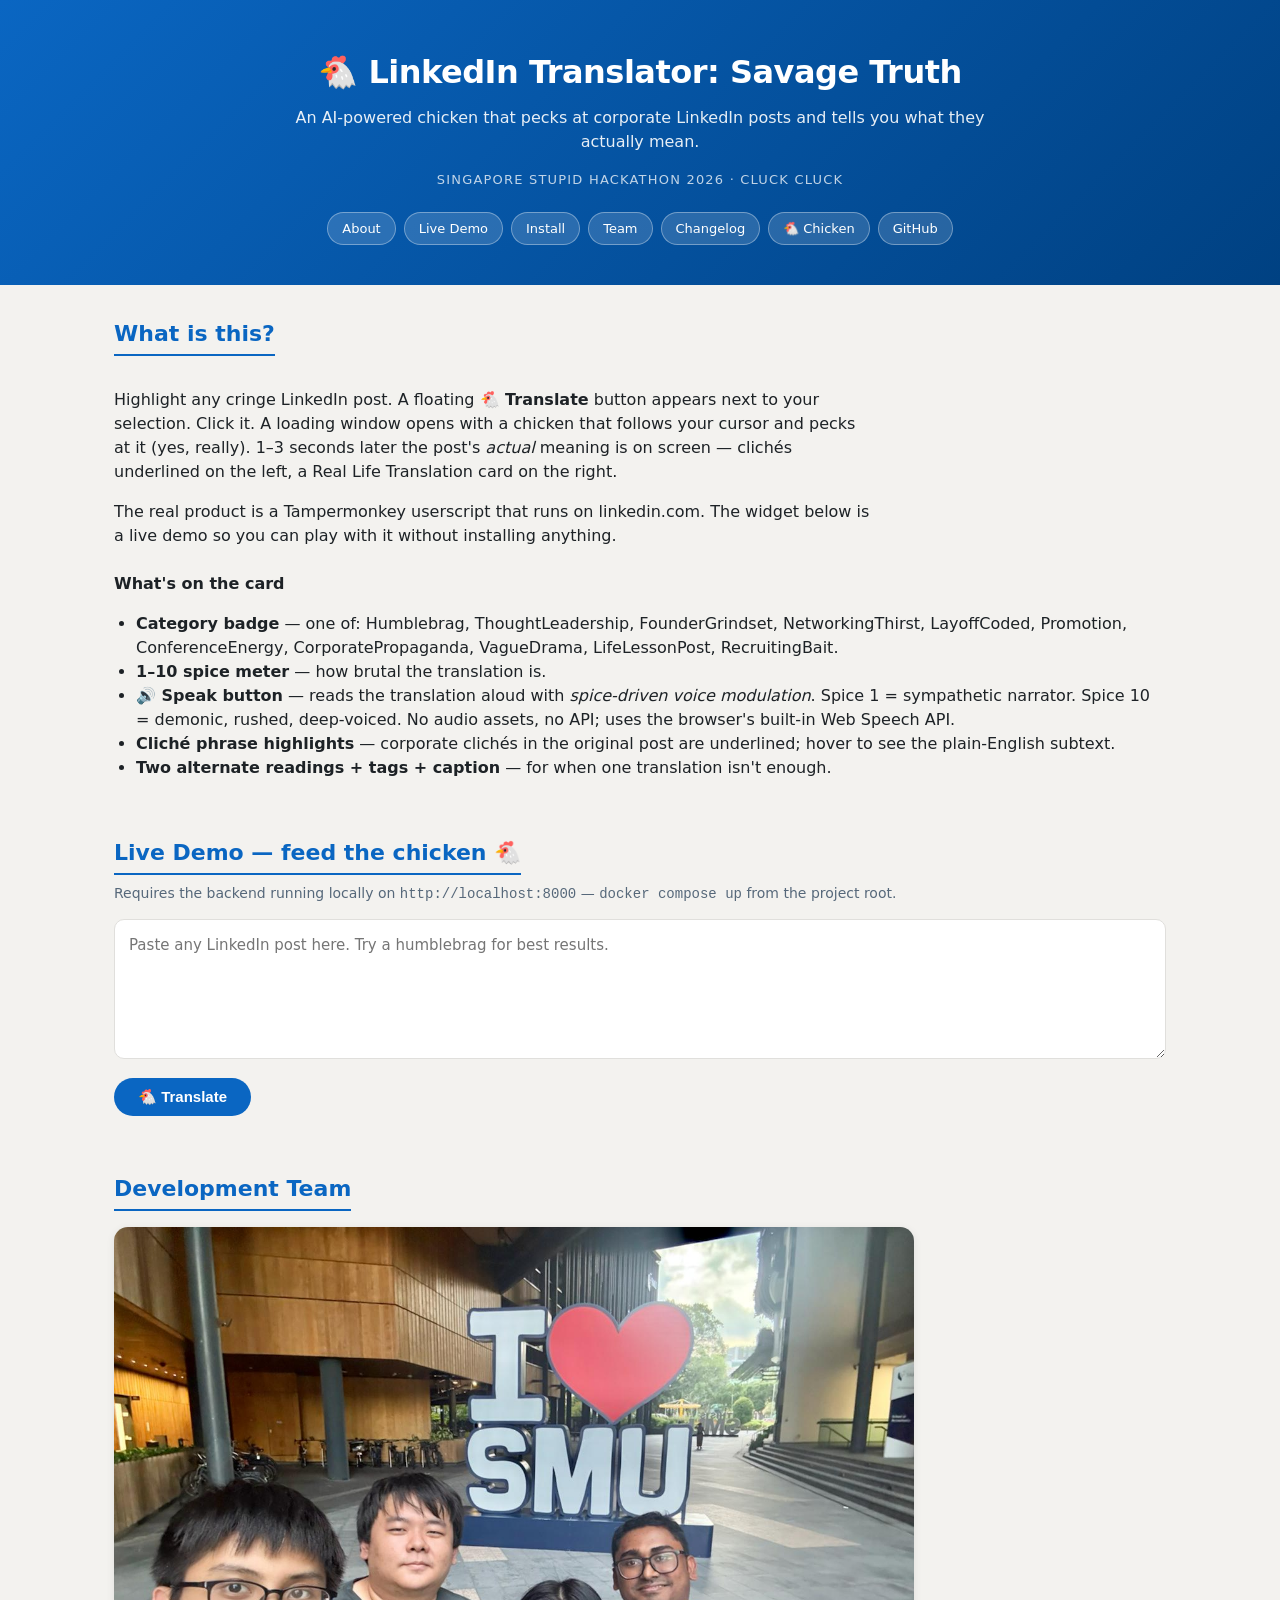
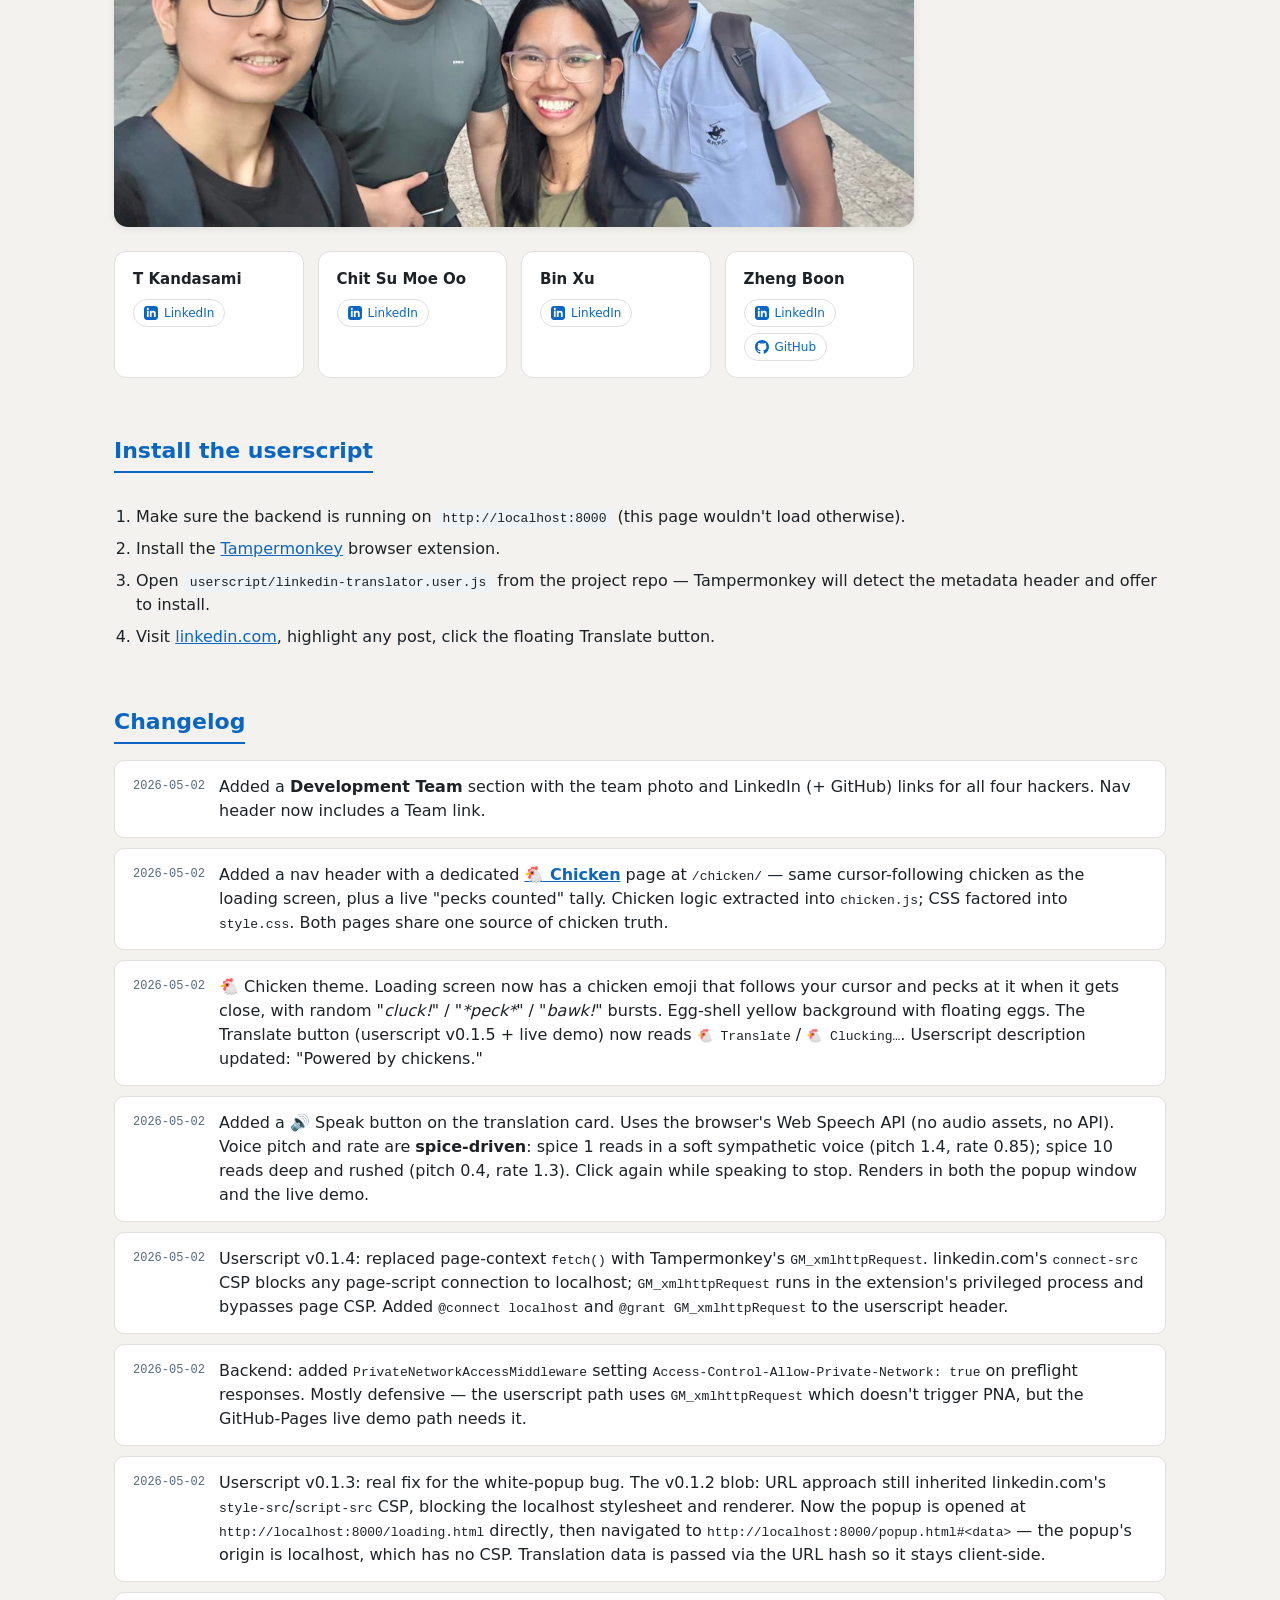
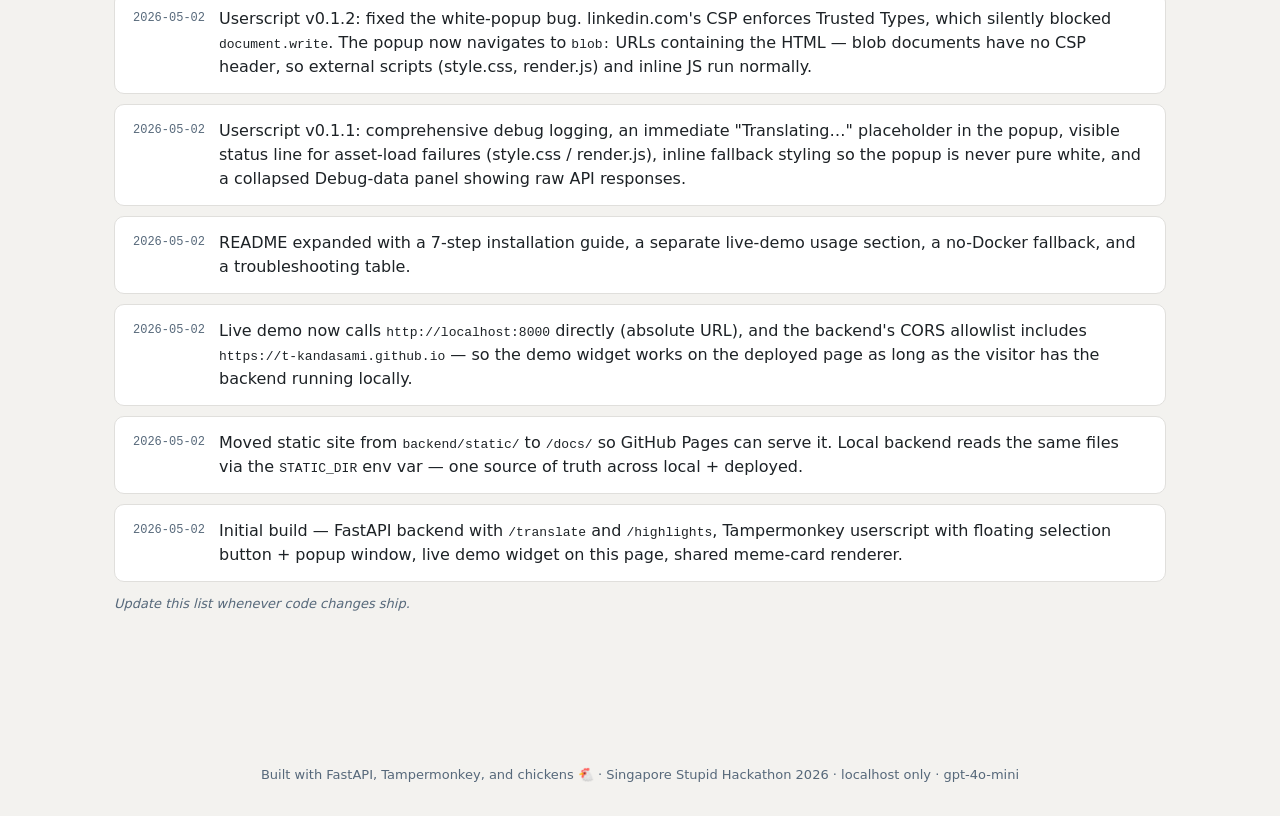
==== commit 4280df78: "Refactor code structure for improved readability and maintainability" ====
--- a/docs/index.html
+++ b/docs/index.html
@@ -15,6 +15,7 @@
       <a href="#about">About</a>
       <a href="#demo">Live Demo</a>
       <a href="#install">Install</a>
+      <a href="#team">Team</a>
       <a href="#changelog">Changelog</a>
       <a href="chicken/">🐔 Chicken</a>
       <a href="https://github.com/t-kandasami/makeLinkedinReadableAgain" target="_blank" rel="noopener">GitHub</a>
@@ -49,6 +50,53 @@
       <div id="demo-output"></div>
     </section>
 
+    <section class="team" id="team">
+      <h2>Development Team</h2>
+      <img src="team.jpg" alt="The team at Singapore Stupid Hackathon 2026" class="team-photo">
+      <div class="team-grid">
+        <div class="team-card">
+          <p class="team-name">T Kandasami</p>
+          <div class="team-links">
+            <a href="https://www.linkedin.com/in/t-kandasami/" target="_blank" rel="noopener" class="team-link" title="LinkedIn">
+              <svg viewBox="0 0 24 24" width="14" height="14" fill="currentColor" aria-hidden="true"><path d="M19 0h-14c-2.761 0-5 2.239-5 5v14c0 2.761 2.239 5 5 5h14c2.762 0 5-2.239 5-5v-14c0-2.761-2.238-5-5-5zm-11 19h-3v-11h3v11zm-1.5-12.268c-.966 0-1.75-.79-1.75-1.764s.784-1.764 1.75-1.764 1.75.79 1.75 1.764-.783 1.764-1.75 1.764zm13.5 12.268h-3v-5.604c0-3.368-4-3.113-4 0v5.604h-3v-11h3v1.765c1.396-2.586 7-2.777 7 2.476v6.759z"/></svg>
+              LinkedIn
+            </a>
+          </div>
+        </div>
+        <div class="team-card">
+          <p class="team-name">Chit Su Moe Oo</p>
+          <div class="team-links">
+            <a href="https://www.linkedin.com/in/chitsumoeoo" target="_blank" rel="noopener" class="team-link" title="LinkedIn">
+              <svg viewBox="0 0 24 24" width="14" height="14" fill="currentColor" aria-hidden="true"><path d="M19 0h-14c-2.761 0-5 2.239-5 5v14c0 2.761 2.239 5 5 5h14c2.762 0 5-2.239 5-5v-14c0-2.761-2.238-5-5-5zm-11 19h-3v-11h3v11zm-1.5-12.268c-.966 0-1.75-.79-1.75-1.764s.784-1.764 1.75-1.764 1.75.79 1.75 1.764-.783 1.764-1.75 1.764zm13.5 12.268h-3v-5.604c0-3.368-4-3.113-4 0v5.604h-3v-11h3v1.765c1.396-2.586 7-2.777 7 2.476v6.759z"/></svg>
+              LinkedIn
+            </a>
+          </div>
+        </div>
+        <div class="team-card">
+          <p class="team-name">Bin Xu</p>
+          <div class="team-links">
+            <a href="https://www.linkedin.com/in/bin-xu-446a132b6/" target="_blank" rel="noopener" class="team-link" title="LinkedIn">
+              <svg viewBox="0 0 24 24" width="14" height="14" fill="currentColor" aria-hidden="true"><path d="M19 0h-14c-2.761 0-5 2.239-5 5v14c0 2.761 2.239 5 5 5h14c2.762 0 5-2.239 5-5v-14c0-2.761-2.238-5-5-5zm-11 19h-3v-11h3v11zm-1.5-12.268c-.966 0-1.75-.79-1.75-1.764s.784-1.764 1.75-1.764 1.75.79 1.75 1.764-.783 1.764-1.75 1.764zm13.5 12.268h-3v-5.604c0-3.368-4-3.113-4 0v5.604h-3v-11h3v1.765c1.396-2.586 7-2.777 7 2.476v6.759z"/></svg>
+              LinkedIn
+            </a>
+          </div>
+        </div>
+        <div class="team-card">
+          <p class="team-name">Zheng Boon</p>
+          <div class="team-links">
+            <a href="https://www.linkedin.com/in/zhengboon" target="_blank" rel="noopener" class="team-link" title="LinkedIn">
+              <svg viewBox="0 0 24 24" width="14" height="14" fill="currentColor" aria-hidden="true"><path d="M19 0h-14c-2.761 0-5 2.239-5 5v14c0 2.761 2.239 5 5 5h14c2.762 0 5-2.239 5-5v-14c0-2.761-2.238-5-5-5zm-11 19h-3v-11h3v11zm-1.5-12.268c-.966 0-1.75-.79-1.75-1.764s.784-1.764 1.75-1.764 1.75.79 1.75 1.764-.783 1.764-1.75 1.764zm13.5 12.268h-3v-5.604c0-3.368-4-3.113-4 0v5.604h-3v-11h3v1.765c1.396-2.586 7-2.777 7 2.476v6.759z"/></svg>
+              LinkedIn
+            </a>
+            <a href="https://github.com/zhengboon" target="_blank" rel="noopener" class="team-link" title="GitHub">
+              <svg viewBox="0 0 24 24" width="14" height="14" fill="currentColor" aria-hidden="true"><path d="M12 0c-6.626 0-12 5.373-12 12 0 5.302 3.438 9.8 8.207 11.387.599.111.793-.261.793-.577v-2.234c-3.338.726-4.033-1.416-4.033-1.416-.546-1.387-1.333-1.756-1.333-1.756-1.089-.745.083-.729.083-.729 1.205.084 1.839 1.237 1.839 1.237 1.07 1.834 2.807 1.304 3.492.997.107-.775.418-1.305.762-1.604-2.665-.305-5.467-1.334-5.467-5.931 0-1.311.469-2.381 1.236-3.221-.124-.303-.535-1.524.117-3.176 0 0 1.008-.322 3.301 1.23.957-.266 1.983-.399 3.003-.404 1.02.005 2.047.138 3.006.404 2.291-1.552 3.297-1.23 3.297-1.23.653 1.653.242 2.874.118 3.176.77.84 1.235 1.911 1.235 3.221 0 4.609-2.807 5.624-5.479 5.921.43.372.823 1.102.823 2.222v3.293c0 .319.192.694.801.576 4.765-1.589 8.199-6.086 8.199-11.386 0-6.627-5.373-12-12-12z"/></svg>
+              GitHub
+            </a>
+          </div>
+        </div>
+      </div>
+    </section>
+
     <section class="install" id="install">
       <h2>Install the userscript</h2>
       <ol>
@@ -62,6 +110,10 @@
     <section class="changelog" id="changelog">
       <h2>Changelog</h2>
       <ul id="changelog-list">
+        <li>
+          <span class="date">2026-05-02</span>
+          <span class="entry">Added a <strong>Development Team</strong> section with the team photo and LinkedIn (+ GitHub) links for all four hackers. Nav header now includes a Team link.</span>
+        </li>
         <li>
           <span class="date">2026-05-02</span>
           <span class="entry">Added a nav header with a dedicated <a href="chicken/"><strong>🐔 Chicken</strong></a> page at <code>/chicken/</code> &mdash; same cursor-following chicken as the loading screen, plus a live "pecks counted" tally. Chicken logic extracted into <code>chicken.js</code>; CSS factored into <code>style.css</code>. Both pages share one source of chicken truth.</span>
--- a/docs/style.css
+++ b/docs/style.css
@@ -82,6 +82,63 @@
   font-size: 16px;
 }
 
+/* ---------- Team ---------- */
+.team-photo {
+  width: 100%;
+  max-width: 800px;
+  height: auto;
+  border-radius: 14px;
+  box-shadow: var(--shadow);
+  display: block;
+  margin: 0 0 24px;
+}
+.team-grid {
+  display: grid;
+  grid-template-columns: repeat(auto-fit, minmax(180px, 1fr));
+  gap: 14px;
+  max-width: 800px;
+}
+.team-card {
+  background: var(--card-bg);
+  border: 1px solid var(--border);
+  border-radius: 12px;
+  padding: 16px 18px;
+  display: flex;
+  flex-direction: column;
+  gap: 8px;
+}
+.team-name {
+  margin: 0;
+  font-weight: 600;
+  font-size: 15px;
+  color: var(--text);
+}
+.team-links {
+  display: flex;
+  flex-wrap: wrap;
+  gap: 6px;
+}
+.team-link {
+  display: inline-flex;
+  align-items: center;
+  gap: 6px;
+  padding: 4px 10px;
+  border: 1px solid var(--border);
+  border-radius: 999px;
+  text-decoration: none;
+  font-size: 12px;
+  font-weight: 500;
+  color: var(--linkedin-blue);
+  background: transparent;
+  transition: background 120ms, color 120ms, border-color 120ms;
+}
+.team-link:hover {
+  background: #eef3f8;
+  color: var(--linkedin-blue-dark);
+  border-color: var(--linkedin-blue);
+}
+.team-link svg { display: block; }
+
 /* ---------- Site nav ---------- */
 .site-nav {
   margin-top: 22px;
